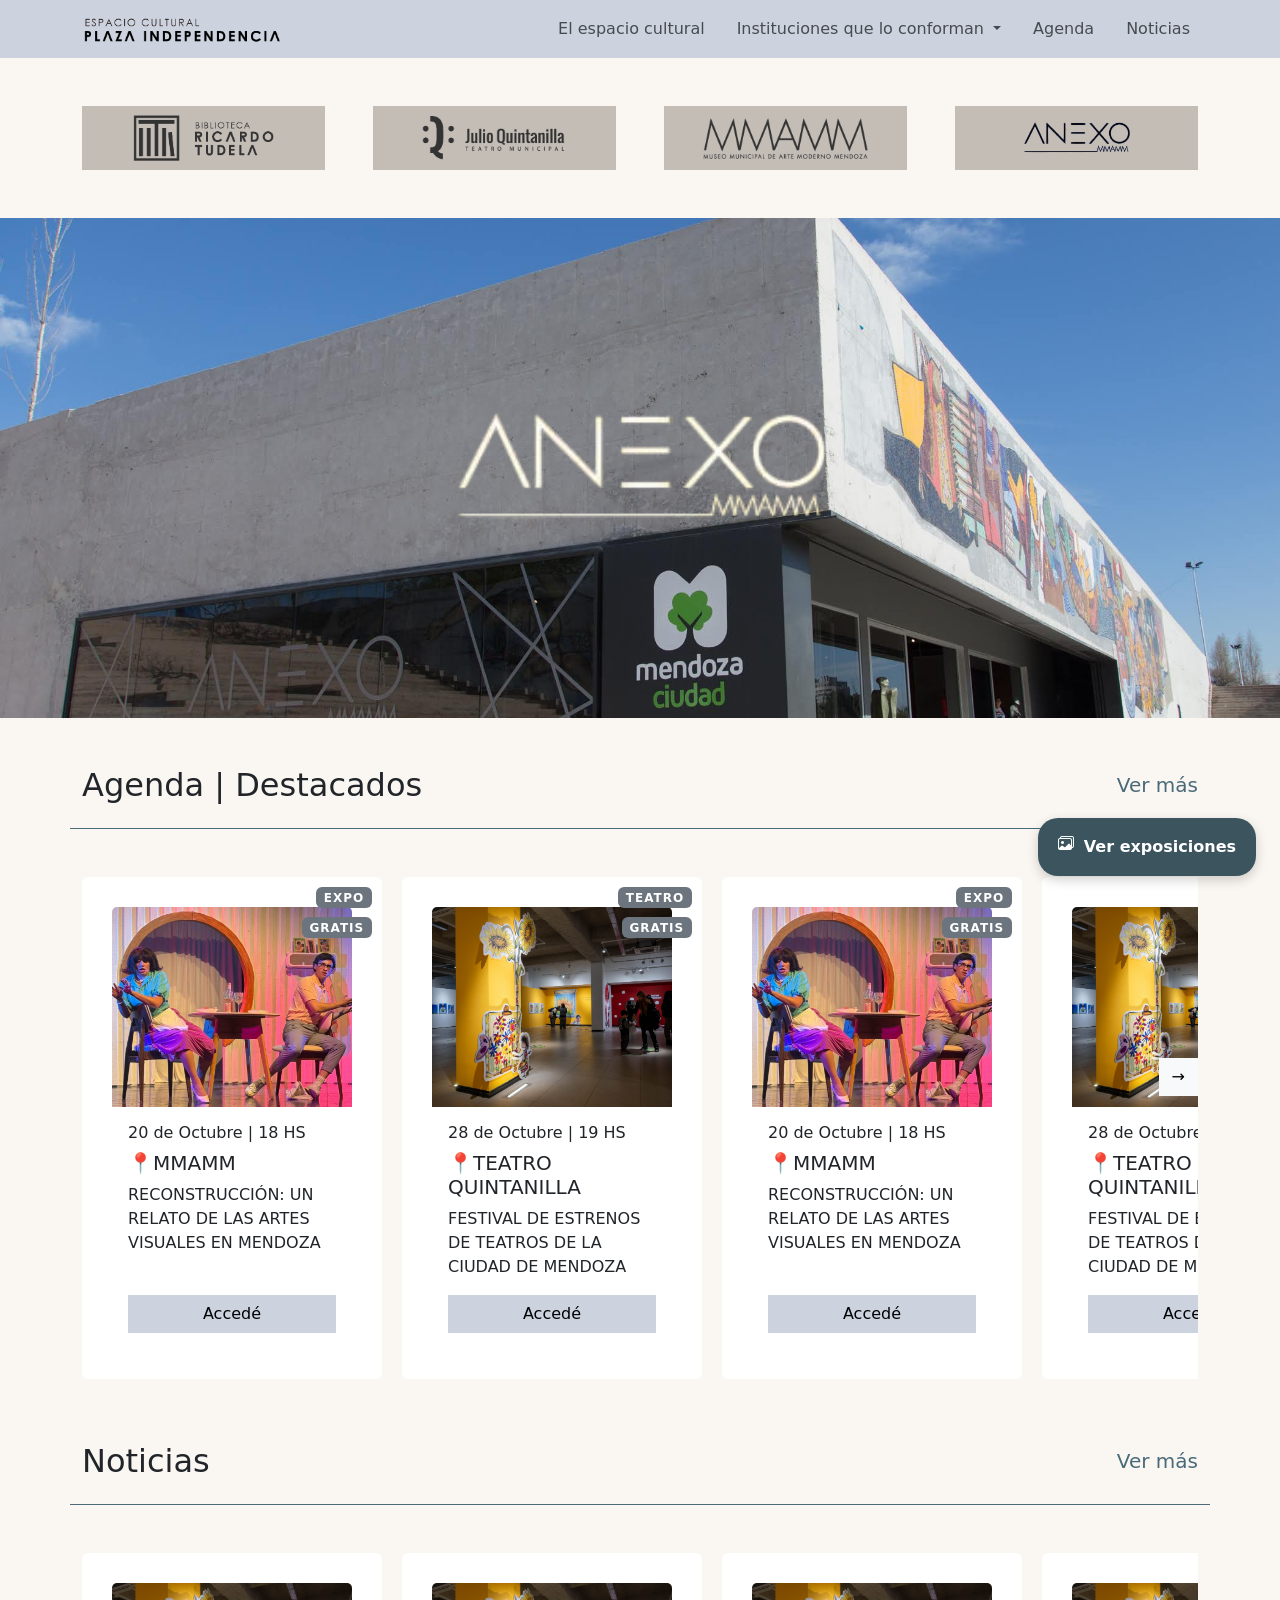
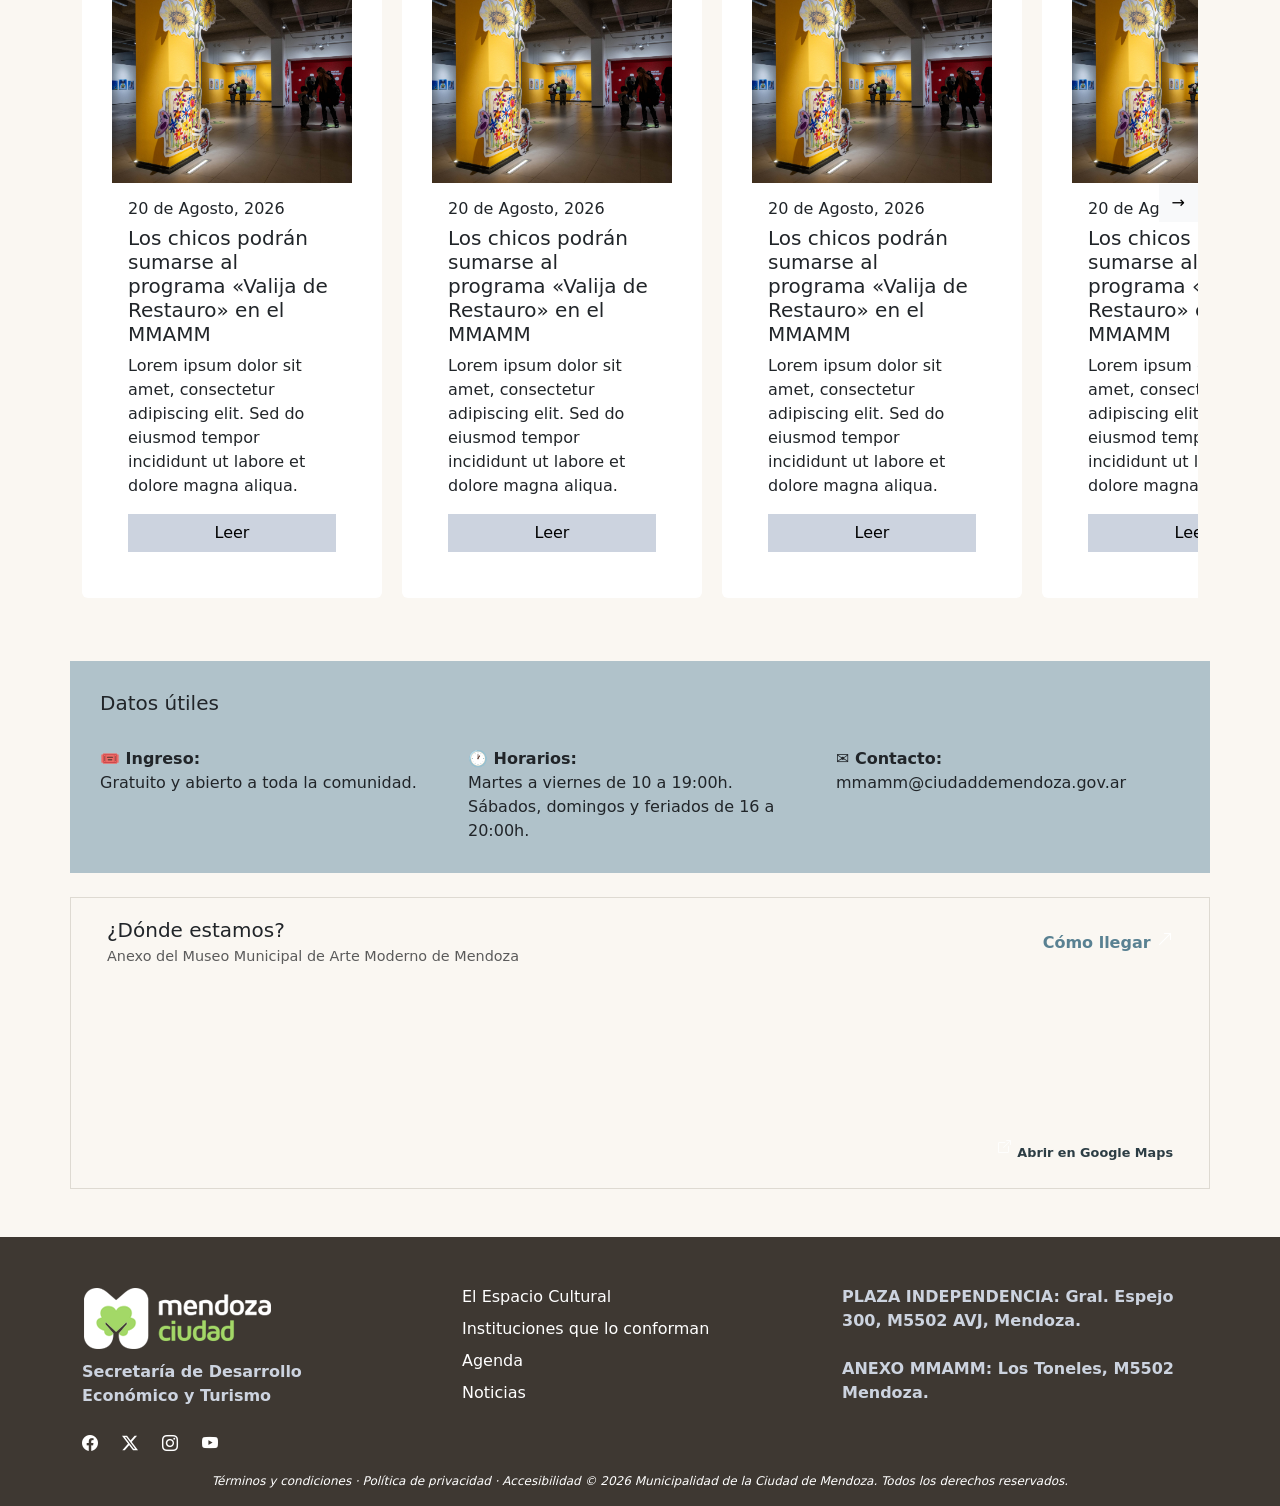
==== anexo.html @ eceb790c "Add files via upload pagina anexo" ====
<!DOCTYPE html>
<html lang="en">

<head>
    <meta charset="UTF-8">
    <meta name="viewport" content="width=device-width, initial-scale=1.0">
    <title>Anexo MMAMM | Espacio Cultural Plaza Independencia</title>
    <link href="https://cdn.jsdelivr.net/npm/bootstrap@5.3.8/dist/css/bootstrap.min.css" rel="stylesheet"
        integrity="sha384-sRIl4kxILFvY47J16cr9ZwB07vP4J8+LH7qKQnuqkuIAvNWLzeN8tE5YBujZqJLB" crossorigin="anonymous">
    <link rel="stylesheet" href="https://cdn.jsdelivr.net/npm/bootstrap-icons@1.13.1/font/bootstrap-icons.min.css">
    <link rel="stylesheet" href="./style.css">
</head>

<body>
    <!-- NAV-->
    <nav class="navbar navbar-expand-lg">

        <div class="container">

            <!-- LOGO -->
            <a class="navbar-brand" href="./index.html">
                <img src="./Images/logo_plaza.png" alt="Espacio Cultural Ciudad de Mendoza">
            </a>

            <!-- BOTÓN HAMBURGUESA -->
            <button class="navbar-toggler" type="button" data-bs-toggle="collapse" data-bs-target="#menuPrincipal"
                aria-controls="menuPrincipal" aria-expanded="false" aria-label="Abrir menú">

                <span class="navbar-toggler-icon"></span>

            </button>

            <!-- MENÚ -->
            <div class="collapse navbar-collapse" id="menuPrincipal">

                <ul class="navbar-nav ms-auto  gap-1 gap-lg-3">

                    <li class="nav-item">
                        <a class="nav-link" href="./index.html">
                            El espacio cultural
                        </a>
                    </li>

                    <li class="nav-item dropdown">
                        <a class="nav-link dropdown-toggle" href="#" role="button" data-bs-toggle="dropdown"
                            aria-expanded="false">
                            Instituciones que lo conforman
                        </a>

                        <ul class="dropdown-menu">
                            <li>
                                <a class="dropdown-item" href="./biblio.html">
                                    Biblioteca Ricardo Tudela
                                </a>
                            </li>

                            <li>
                                <a class="dropdown-item" href="./teatro.html">
                                    Teatro Quintanilla
                                </a>
                            </li>

                            <li>
                                <a class="dropdown-item" href="./mmamm.html">
                                    MMAMM
                                </a>
                            </li>
                            <li>
                                <a class="dropdown-item" href="./anexo.html">
                                    ANEXO MMAMM
                                </a>
                            </li>
                        </ul>
                    </li>

                    <li class="nav-item">
                        <a class="nav-link" href="#agenda">
                            Agenda
                        </a>
                    </li>

                    <li class="nav-item">
                        <a class="nav-link" href="#noticias">
                            Noticias
                        </a>
                    </li>

                </ul>

            </div>

        </div>

    </nav>
    <!-- BOTONES-->
    <section class="botones container d-flex flex-wrap justify-content-center gap-5 mt-5">
        <a href="./biblio.html" class="btn boton-institucion" id="biblio">
            <img src="./Images/biblio.png">
        </a>
        <a href="./teatro.html" class="btn boton-institucion" id="teatro">
            <img src="./Images/teatro.png">
        </a>
        <a href="./mmamm.html" class="btn boton-institucion" id="museo">
            <img src="./Images/museo.png">
        </a>
        <a href="./anexo.html" class="btn boton-institucion" id="anexo">
            <img src="./Images/anexo.png">
        </a>
    </section>

    <!-- HERO-->
    <section class="hero-biblio mt-5 position-relative
    ">
        <img src="./Images/anexo-blanco.png" id="logoAnexo" class="position-absolute top-50 start-50 translate-middle">
        <img src="./Images/anexo-hero1.jpg" id="fotoAnexo">
    </section>

    <!-- AGENDA-->
    <section class="container mt-5" id="agenda-anexo">
        <!-- TITULO-->
        <div class="row align-items-center encabezado-seccion pb-3">

            <div class="col">
                <h2 class="con-cursor">Agenda | Destacados</h2>
            </div>

            <div class="col text-end">
                <h5 class="con-cursor"><a href="#">Ver más</a></h5>
            </div>

        </div>

        <!-- CARDS-->
        <div class="cards-wrapper mt-5">
            <button class="btn btn-light" id="botonScrollLeft">←</button>
            <div class="cards-container">

                <div class="card" style="width: 18rem;">
                    <span class="badge text-bg-secondary tipo">EXPO</span>
                    <span class="badge text-bg-secondary gratis">GRATIS</span>
                    <img src="./Images/unnamed.jpg" class="card-img-top" alt="AGENDA">
                    <div class="card-body">
                        <h6 class="card-title">20 de Octubre | 18 HS</h6>
                        <h5>📍MMAMM</h5>
                        <p class="card-text">RECONSTRUCCIÓN: UN RELATO DE LAS ARTES VISUALES EN MENDOZA</p>
                        <a href="#" class="btn btn-primary btn-verMas">Accedé</a>
                    </div>
                </div>

                <div class="card" style="width: 18rem;">
                    <span class="badge text-bg-secondary tipo">TEATRO</span>
                    <span class="badge text-bg-secondary gratis">GRATIS</span>
                    <img src="./Images/unnamed-1-2048x1366.jpg" class="card-img-top" alt="AGENDA">
                    <div class="card-body">
                        <h6 class="card-title">28 de Octubre | 19 HS</h6>
                        <h5>📍TEATRO QUINTANILLA</h5>
                        <p class="card-text">FESTIVAL DE ESTRENOS DE TEATROS DE LA CIUDAD DE MENDOZA</p>
                        <a href="#" class="btn btn-primary btn-verMas">Accedé</a>
                    </div>
                </div>

                <div class="card" style="width: 18rem;">
                    <span class="badge text-bg-secondary tipo">EXPO</span>
                    <span class="badge text-bg-secondary gratis">GRATIS</span>
                    <img src="./Images/unnamed.jpg" class="card-img-top" alt="AGENDA">
                    <div class="card-body">
                        <h6 class="card-title">20 de Octubre | 18 HS</h6>
                        <h5>📍MMAMM</h5>
                        <p class="card-text">RECONSTRUCCIÓN: UN RELATO DE LAS ARTES VISUALES EN MENDOZA</p>
                        <a href="#" class="btn btn-primary btn-verMas">Accedé</a>
                    </div>
                </div>

                <div class="card" style="width: 18rem;">
                    <span class="badge text-bg-secondary tipo">TEATRO</span>
                    <span class="badge text-bg-secondary gratis">GRATIS</span>
                    <img src="./Images/unnamed-1-2048x1366.jpg" class="card-img-top" alt="AGENDA">
                    <div class="card-body">
                        <h6 class="card-title">28 de Octubre | 19 HS</h6>
                        <h5>📍TEATRO QUINTANILLA</h5>
                        <p class="card-text">FESTIVAL DE ESTRENOS DE TEATROS DE LA CIUDAD DE MENDOZA</p>
                        <a href="#" class="btn btn-primary btn-verMas">Accedé</a>
                    </div>
                </div>

                <div class="card" style="width: 18rem;">
                    <span class="badge text-bg-secondary tipo">EXPO</span>
                    <span class="badge text-bg-secondary gratis">GRATIS</span>
                    <img src="./Images/unnamed.jpg" class="card-img-top" alt="AGENDA">
                    <div class="card-body">
                        <h6 class="card-title">20 de Octubre | 18 HS</h6>
                        <h5>📍MMAMM</h5>
                        <p class="card-text">RECONSTRUCCIÓN: UN RELATO DE LAS ARTES VISUALES EN MENDOZA</p>
                        <a href="#" class="btn btn-primary btn-verMas">Accedé</a>
                    </div>
                </div>

                <div class="card" style="width: 18rem;">
                    <span class="badge text-bg-secondary tipo">TEATRO</span>
                    <span class="badge text-bg-secondary gratis">GRATIS</span>
                    <img src="./Images/unnamed-1-2048x1366.jpg" class="card-img-top" alt="AGENDA">
                    <div class="card-body">
                        <h6 class="card-title">28 de Octubre | 19 HS</h6>
                        <h5>📍TEATRO QUINTANILLA</h5>
                        <p class="card-text">FESTIVAL DE ESTRENOS DE TEATROS DE LA CIUDAD DE MENDOZA</p>
                        <a href="#" class="btn btn-primary btn-verMas">Accedé</a>
                    </div>
                </div>

                <div class="card" style="width: 18rem;">
                    <span class="badge text-bg-secondary tipo">EXPO</span>
                    <span class="badge text-bg-secondary gratis">GRATIS</span>
                    <img src="./Images/unnamed.jpg" class="card-img-top" alt="AGENDA">
                    <div class="card-body">
                        <h6 class="card-title">20 de Octubre | 18 HS</h6>
                        <h5>📍MMAMM</h5>
                        <p class="card-text">RECONSTRUCCIÓN: UN RELATO DE LAS ARTES VISUALES EN MENDOZA</p>
                        <a href="#" class="btn btn-primary btn-verMas">Accedé</a>
                    </div>
                </div>
            </div>
            <button class="btn btn-light" id="botonScrollRight">→</button>
        </div>
    </section>

    <!-- NOTICIAS-->
    <section class="container mt-5">
        <!-- TITULO-->
        <div class="row align-items-center encabezado-seccion pb-3">

            <div class="col">
                <h2 class="con-cursor">Noticias</h2>
            </div>

            <div class="col text-end">
                <h5 class="con-cursor"> <a href="#">Ver más</a></h5>
            </div>

        </div>

        <!-- CARDS-->
        <div class="cards-wrapper mt-5">
            <button class="btn btn-light" id="botonScrollLeftNews">←</button>
            <div class="cards-container news-container">

                <div class="card noticia-card" style="width: 24rem;">
                    <img src="./Images/unnamed-1-2048x1366.jpg" class="card-img-top" alt="noticias">
                    <div class="card-body">
                        <h6 class="card-title">20 de Agosto, 2026</h6>
                        <h5 class="card-title">Los chicos podrán sumarse al programa «Valija de Restauro» en el MMAMM
                        </h5>
                        <p class="card-text">Lorem ipsum dolor sit amet, consectetur adipiscing elit. Sed do eiusmod
                            tempor incididunt ut labore et dolore magna aliqua.</p>
                        <a href="#" class="btn btn-primary btn-verMas">Leer</a>
                    </div>
                </div>

                <div class="card noticia-card" style="width: 24rem;">
                    <img src="./Images/unnamed-1-2048x1366.jpg" class="card-img-top" alt="noticias">
                    <div class="card-body">
                        <h6 class="card-title">20 de Agosto, 2026</h6>
                        <h5 class="card-title">Los chicos podrán sumarse al programa «Valija de Restauro» en el MMAMM
                        </h5>
                        <p class="card-text">Lorem ipsum dolor sit amet, consectetur adipiscing elit. Sed do eiusmod
                            tempor incididunt ut labore et dolore magna aliqua.</p>
                        <a href="#" class="btn btn-primary btn-verMas">Leer</a>
                    </div>
                </div>

                <div class="card noticia-card" style="width: 24rem;">
                    <img src="./Images/unnamed-1-2048x1366.jpg" class="card-img-top" alt="noticias">
                    <div class="card-body">
                        <h6 class="card-title">20 de Agosto, 2026</h6>
                        <h5 class="card-title">Los chicos podrán sumarse al programa «Valija de Restauro» en el MMAMM
                        </h5>
                        <p class="card-text">Lorem ipsum dolor sit amet, consectetur adipiscing elit. Sed do eiusmod
                            tempor incididunt ut labore et dolore magna aliqua.</p>
                        <a href="#" class="btn btn-primary btn-verMas">Leer</a>
                    </div>
                </div>

                <div class="card noticia-card" style="width: 24rem;">
                    <img src="./Images/unnamed-1-2048x1366.jpg" class="card-img-top" alt="noticias">
                    <div class="card-body">
                        <h6 class="card-title">20 de Agosto, 2026</h6>
                        <h5 class="card-title">Los chicos podrán sumarse al programa «Valija de Restauro» en el MMAMM
                        </h5>
                        <p class="card-text">Lorem ipsum dolor sit amet, consectetur adipiscing elit. Sed do eiusmod
                            tempor incididunt ut labore et dolore magna aliqua.</p>
                        <a href="#" class="btn btn-primary btn-verMas">Leer</a>
                    </div>
                </div>

                <div class="card noticia-card" style="width: 24rem;">
                    <img src="./Images/unnamed-1-2048x1366.jpg" class="card-img-top" alt="noticias">
                    <div class="card-body">
                        <h6 class="card-title">20 de Agosto, 2026</h6>
                        <h5 class="card-title">Los chicos podrán sumarse al programa «Valija de Restauro» en el MMAMM
                        </h5>
                        <p class="card-text">Lorem ipsum dolor sit amet, consectetur adipiscing elit. Sed do eiusmod
                            tempor incididunt ut labore et dolore magna aliqua.</p>
                        <a href="#" class="btn btn-primary btn-verMas">Leer</a>
                    </div>
                </div>

            </div>
            <button class="btn btn-light" id="botonScrollRightNews">→</button>
        </div>


    </section>

    <!-- DATOS UTILES-->
    <section class="container mt-5 info-museo">
        <div>
            <h5 class="con-cursor">Datos útiles</h5>
        </div>
        <div class="row mt-3 datos-utiles-fila">
            <div class="col-12 col-lg-4 mt-3 dato-util">
                <strong>🎟️ Ingreso: </strong><br>Gratuito y abierto a toda la comunidad.
            </div>
            <div class="col-12 col-lg-4 mt-3 dato-util">
                <strong>🕐 Horarios:</strong><br> Martes a viernes de 10 a 19:00h.<br>Sábados, domingos y feriados de 16 a 20:00h.
            </div>
            <div class="col-12 col-lg-4 mt-3 dato-util">
                <strong>✉️ Contacto:</strong><br> <span class="desbordado">mmamm@ciudaddemendoza.gov.ar</span>
            </div>
        </div>

    </section>

    <!-- UBICACIÓN ANEXO MMAMM -->
    <div class="container mapa-anexo-mmamm mt-4">

        <div class="mapa-anexo-mmamm-info">
            <div>
                <h3 class="h5 mb-1">¿Dónde estamos?</h3>
                <p class="mb-0">Anexo del Museo Municipal de Arte Moderno de Mendoza</p>
            </div>

            <a class="enlace-mapa-anexo-mmamm" href="https://maps.app.goo.gl/vUxk7LHWuHBuqKYn6" target="_blank"
                rel="noopener noreferrer">
                Cómo llegar
                <i class="bi bi-arrow-up-right"></i>
            </a>
        </div>

        <a class="miniatura-mapa-anexo-mmamm" href="https://maps.app.goo.gl/vUxk7LHWuHBuqKYn6" target="_blank"
            rel="noopener noreferrer" aria-label="Abrir ubicación del Anexo MMAMM en Google Maps">

            <iframe title="Ubicación del Anexo MMAMM"
                src="https://maps.google.com/maps?q=-32.875573,-68.8421506&t=&z=16&ie=UTF8&iwloc=&output=embed"
                loading="lazy" referrerpolicy="no-referrer-when-downgrade">
            </iframe>

            <span class="indicacion-mapa-anexo-mmamm">
                <i class="bi bi-box-arrow-up-right"></i>
                Abrir en Google Maps
            </span>

        </a>

    </div>


    <!-- FOOTER-->
    <section class="footer">
        <div class="container mt-5 pt-5 ">
            <div class="row g-4">
                <div class="col-12 col-md-4 d-flex flex-column gap-2 primer-columna">
                    <div class="d-flex align-items-start logo"><img src="./Images/logo-footer.png"></div>
                    <div>
                        <p class="con-cursor"> Secretaría de Desarrollo<br>
                            Económico y Turismo</p>
                    </div>
                    <div class="d-flex gap-4">
                        <a href="#"><i class="bi bi-facebook"></i></a>
                        <a href="#"><i class="bi bi-twitter-x"></i></a>
                        <a href="#"><i class="bi bi-instagram"></i></a>
                        <a href="#"><i class="bi bi-youtube"></i></a>
                    </div>
                </div>
                <div class="col-12 col-md-4 seg-columna">
                    <ul class="d-flex flex-column gap-2 ps-0 lista-footer">
                        <li><a href="#">El Espacio Cultural</a></li>
                        <li><a href="#">Instituciones que lo conforman</a></li>
                        <li><a href="#">Agenda</a></li>
                        <li><a href="#">Noticias</a></li>
                    </ul>
                </div>
                <div class="col-12 col-md-4 ultima-columna d-flex flex-column gap-2">
                    <p class="con-cursor"> PLAZA INDEPENDENCIA:
                        Gral. Espejo 300, M5502 AVJ, Mendoza.</p>

                    <p class="con-cursor"> ANEXO MMAMM:
                        Los Toneles, M5502 Mendoza.</p>

                </div>
            </div>
            <div class="row piso-footer pt-3 pb-3">
                <div class="col-12 con-cursor">Términos y condiciones · Política de privacidad · Accesibilidad
                    © 2026 Municipalidad de la Ciudad de Mendoza. Todos los derechos reservados.
                </div>
            </div>
        </div>


    </section>

    <script src="https://cdn.jsdelivr.net/npm/bootstrap@5.3.8/dist/js/bootstrap.bundle.min.js"></script>
    <script src="./script.js"></script>

    <!-- BOTÓN FLOTANTE -->
    <a href="#agenda-anexo" class="boton-flotante-expos" aria-label="Ver exposiciones">
        <i class="bi bi-images"></i>
        <span>Ver exposiciones</span>
    </a>


</body>

</html>
---- style.css ----
:root {
    --color-nav: #CCD3DF;
    --color-texto-nav: #2C3D44;
    --color-fondo: #FAF7F2;
    --color-fondo-cardAgenda: #D9D9D9;
    --color-fondo-cardNoticia: #FFFFFF;
    --color-letras-hero: #272420;
    --color-texto-titulos: #000000;
    --color-footer: #3E3832;
    --color-boton-espacios-base: #C3BDB6;
    --color-boton-biblio: #876B3B;
    --color-boton-teatro: #5E6435;
    --color-boton-mam: #3B545E;
    --color-boton-anexo: #598192;
    --color-badge-tipo: #AFB77B;
    --color-badge-gratis: #AFB77B;
    --color-borde-buscador: #A48247;
    --color-fondo-info: #DEDBD8;
    --color-fondo-celeste: #B0C2CA;
    --color-fondo-celeste-bright: #D6DEE1;
    --color-fondos-biblio: #D2C2A8;
    --color-btn-vermas: #919B4F;
    --color-btn-vermas-hover: #444828;
    --color-btn-noticias: #496A79;
    --color-fondos-teatro: #C9CEAC;
    --color-hover-teatro: #2A2D1B;
    --color-cards-teatro-detalle: #E1E3D4;
    --color-card-informativa: #E4DED2;
    --color-hover-espacios: #E8E9E0;
}


body {

    background-color: var(--color-fondo);

}


.navbar {
    position: sticky;
    top: 0;
    z-index: 1020;
    background-color: var(--color-nav);
    transition: background-color 0.3s ease;
}

/* CUANDO SCROLLEA */
.navbar.nav-scrolled {
    background-color: var(--color-fondo-cardNoticia);
    box-shadow: 0 2px 8px rgba(0, 0, 0, 0.08);;
}


.navbar-brand img {
    width: 200px;
    min-width: 120px;
    height: auto;
    transition: transform 1s ease-in-out;
}

.navbar-brand:hover {
    transform: scale(1.05);


}

/* Tablet */
@media (max-width: 991px) {
    .navbar-brand img {
        width: 180px;
    }
}

/* Celular */
@media (max-width: 576px) {
    .navbar-brand img {
        width: 160px;
    }
}



.nav-link {
    transition: transform 0.2s ease;
}

.nav-link:hover {
    transform: scale(1.03);

}


/*--------BOTONES---------*/

.botones img {
    height: 50px;
    width: 215px;
    object-fit: contain;
}

.botones a {
    background-color: var(--color-boton-espacios-base);
    border-radius: 0;
    flex: 1;
}


#biblio:hover {
    background-color: var(--color-boton-biblio);
    box-shadow: 0 0 8px var(--color-boton-biblio);

}

#biblio:active {
    background-color: var(--color-boton-biblio);
}

#teatro:hover {
    background-color: var(--color-boton-teatro);
    box-shadow: 0 0 8px var(--color-boton-teatro);

}

#museo:hover {
    background-color: var(--color-boton-mam);
    box-shadow: 0 0 8px var(--color-boton-mam);

}

#anexo:hover {
    background-color: var(--color-boton-anexo);
    box-shadow: 0 0 8px var(--color-boton-anexo);

}

/*--------SLIDES---------*/

.mi-carousel {
    width: 100%;
    margin: 0 auto;
    position: relative;
    overflow: hidden;
}

.mi-carousel .carousel-item img {
    width: 100%;
    height: 500px;
    object-fit: cover;
}


.hero-texto {
    position: absolute;
    top: 75%;
    transform: translateY(-50%);
    z-index: 10;
    color: var(--color-letras-hero);

    background: linear-gradient(135deg,
            rgba(204, 211, 223, 0.5),
            rgba(73, 106, 121, 0.5));
    padding: 0 200px;
    width: 100%;
}

.hero-texto h1 {
    font-size: clamp(2rem, 5vw, 4rem);
    font-weight: 700;
    margin-bottom: 1rem;
}

.hero-texto p {
    font-size: clamp(1rem, 3vw, 1.4rem);
    font-weight: 600;
}

@media (max-width: 576px) {

    .mi-carousel {
        width: 100%;

    }

    .mi-carousel .carousel-item img {
        height: 350px;
    }

    .hero-texto {
        top: 50%;
        left: 5%;
        width: 60%;
        padding: 10px 15px;
    }

    .hero-texto h1 {
        font-size: 1.5rem;
        margin-bottom: 0.3rem;
    }

    .hero-texto p {
        font-size: 1rem;
    }
}

/*------------DESCRIPCION ESPACIO CULTURAL--------------*/

.espacios {
    transition: all 0.2s ease, color 0.25s ease;
    border-radius: 4px;
}

@media (hover: hover) {
    .espacios:hover {
        background-color: var(--color-hover-espacios);
        color: var(--color-boton-teatro);
        cursor: default;
        font-weight: 500;
    }
}

@media (prefers-reduced-motion: reduce) {
    .espacios {
        transition: none;
    }
}

.espacios a{
    text-decoration: none;
    color: var(--color-texto-titulos);
}

.espacios a:hover {
    color: var(--color-boton-teatro);
}

.


/*------------BUSCADOR--------------*/

.buscador {
    width: 100%;
}


.buscador .input-group-text {
    background-color: var(--color-boton-espacios-base);
    border-color: var(--color-borde-buscador);

}

.buscador .form-control {
    border-color: var(--color-borde-buscador);
    background-color: var(--color-fondo-cardNoticia);
}

.buscador .form-control:focus {
    border-color: var(--color-btn-noticias);
    box-shadow: none;
}

@media (max-width: 576px) {

    .buscador {
        width: 100%;
    }
}


/*------------AGENDA--------------*/

.encabezado-seccion {
    border-bottom: 1px solid var(--color-btn-noticias);
}

.encabezado-seccion a {
    text-decoration: none;
    color: var(--color-btn-noticias);
}

.encabezado-seccion a:hover {
    color: var(--color-boton-mam);
    font-weight: 650;
}

.encabezado-seccion a:active {
    color: var(--color-boton-mam);
    font-weight: 650;
}

.btn {
    border-radius: 0;

}


.btn-verMas {
    background-color: var(--color-nav);
    border-color: var(--color-nav);
    color: var(--color-texto-titulos);

}

.btn-verMas:hover {
    background-color: var(--color-boton-mam);
    border-color: var(--color-boton-mam);

}

.btn-verMas:active{
    background-color: var(--color-texto-nav)!important;
}


.btn-verMas-biblio {
    background-color: var(--color-fondos-biblio);
    border-color: var(--color-fondos-biblio);
    color: var(--color-texto-titulos);

}

.btn-verMas-biblio:hover {
    background-color: var(--color-btn-vermas-hover);
    border-color: var(--color-btn-vermas-hover);

}

.btn-verMas-biblio:active {
    background-color: var(--color-footer)!important;
}


.tipo {
    position: absolute;
    align-self: end;
    top: 10px;
    right: 10px;
    letter-spacing: 1px;

}

.gratis {
    position: absolute;
    align-self: end;
    top: 40px;
    right: 10px;
    letter-spacing: 1px;

}


.cards-container {
    display: flex;
    gap: 20px;
    overflow-x: auto;
    padding-bottom: 15px;
    scrollbar-width: none;
    position: relative;
    width: 100%;


}



.cards-container .card {
    flex: 0 0 300px;
}

.card {
    border: none;
}


.cards-container .card img {
    width: 100%;
    height: 200px;
    object-fit: cover;
}

/* saco la barra del scroll*/
.cards-container::-webkit-scrollbar {
    display: none;
}

.cards-wrapper {
    position: relative;
    width: 100%;
}

.noticia-card {
    flex: 0 0 500px;
}

.noticia-card img {
    width: 100%;
    height: 280px;
    object-fit: cover;
}



#botonScrollRight {
    position: absolute;
    right: 0;
    top: 35%;
    z-index: 10;

}

#botonScrollLeft {
    position: absolute;
    display: none;
    left: 0;
    top: 35%;
    z-index: 10;
}

#botonScrollLeftNews {
    position: absolute;
    display: none;
    left: 0;
    top: 35%;
    z-index: 10;
}

#botonScrollRightNews {
    position: absolute;
    right: 0;
    top: 35%;
    z-index: 10;

}


/* Mantener las tarjetas del carrusel en una fila */
.cards-container {
    align-items: stretch;
}

/* Cada tarjeta conserva su ancho y ocupa la altura de la fila */
.cards-container .card {
    display: flex;
    flex-direction: column;
    flex-shrink: 0;
}

/* El cuerpo ocupa el espacio disponible */
.cards-container .card-body {
    display: flex;
    flex-direction: column;
    flex: 1;
}

/* Todos los botones quedan abajo */
.cards-container .btn-verMas {
    margin-top: auto;
    width: 100%;
}


@media (max-width: 575.98px) {

    #botonScrollRight,
    #botonScrollLeft {
        display: none !important;
    }
}


/*------------NOTICIAS--------------*/

.btn-noticia {
    background-color: var(--color-btn-noticias);
}

.btn-noticia:hover {
    background-color: var(--color-texto-nav);
}


/*------------FOOTER--------------*/





.footer {
    background-color: var(--color-footer);
}

.footer p,
.footer li {
    color: var(--color-nav);
}

.lista-footer li {
    list-style: none;
}

li a {
    text-decoration: none;
    color: var(--color-fondo-cardNoticia);

}

li {
    transition: transform 0.2s ease-in;
}

.lista-footer li:hover {
    transform: scale(1.02);
}


.logo {

    display: block;
    margin-left: 0;
    margin-right: auto;
}

#logoAnexo {
    width: 468px;
}

.primer-columna {
    font-weight: 600;
    justify-content: center;
}

.seg-columna {
    justify-content: left;
}


.ultima-columna {

    text-align: left;
    font-weight: 600;

}

.bi {
    color: var(--color-fondo-cardNoticia);
    height: 30px;
    width: auto;

}


.piso-footer {
    color: var(--color-fondo-cardNoticia);
    justify-content: center;
    font-style: italic;
    text-align: center;
}

.piso-footer {
    font-size: 12px;
}


/*------------HERO BIBLIOTECA--------------*/

#fotoBiblio,
#fotoTeatro,
#fotoMmamm, 
#fotoAnexo {
    width: 100%;
    height: 500px;
    object-fit: cover;
}



/*------------HITOS HISTORICOS BIBLIOTECA--------------*/


/* HISTORIA - LÍNEA DE TIEMPO HORIZONTAL */


.linea-tiempo-horizontal {
    display: grid;
    grid-template-columns: repeat(3, minmax(0, 1fr));
    position: relative;
}

/* Línea que conecta los hitos */
.linea-tiempo-horizontal::before {
    content: "";
    position: absolute;
    top: 9px;
    left: 0;
    right: 0;
    height: 2px;
    background-color: var(--color-boton-biblio);
}

/* Cada hito */
.hito-horizontal {
    position: relative;
    min-width: 0;
    padding: 0 20px;
}

/* Año y punto */
.hito-marca {
    position: relative;
    display: flex;
    flex-direction: column;
    align-items: flex-start;
    margin-bottom: 25px;
}

/* Punto circular */
.hito-marca::before {
    content: "";
    width: 16px;
    height: 16px;
    background-color: var(--color-boton-biblio);
    border: 3px solid var(--color-fondo);
    border-radius: 50%;
    box-sizing: content-box;
    z-index: 1;
    margin-left: -7px;
}

/* Texto del año */
.hito-marca span {
    color: var(--color-boton-biblio);
    font-size: 1.5rem;
    font-weight: 600;
    margin-top: 12px;
}

/* Contenido */
.hito-texto {
    padding-top: 5px;
    border-top: 1px solid var(--color-fondo-cardAgenda);
}

.hito-texto h3 {
    font-size: 1.15rem;
    margin: 15px 0 10px;
}

.hito-texto p {
    font-size: 0.95rem;
    line-height: 1.7;
    margin-bottom: 0;
}

/* Adaptación para tablet */
@media (max-width: 767.98px) {
    .hito-horizontal {
        padding: 0 12px;
    }

    .hito-marca span {
        font-size: 1.2rem;
    }

    .hito-texto h3 {
        font-size: 1rem;
    }
}

/* Adaptación para celular */
@media (max-width: 575.98px) {
    .linea-tiempo-horizontal {
        grid-template-columns: 1fr;
        gap: 25px;
    }

    /* La línea pasa a ser vertical */
    .linea-tiempo-horizontal::before {
        top: 8px;
        bottom: 8px;
        left: 7px;
        right: auto;
        width: 2px;
        height: auto;
    }

    .hito-horizontal {
        padding: 0 0 0 28px;
    }

    .hito-marca {
        margin-bottom: 12px;
    }

    .hito-marca::before {
        position: absolute;
        left: -28px;
        top: 0;
    }

    .hito-marca span {
        margin-top: 0;
        font-size: 1.4rem;
    }

    .hito-texto {
        border-top: none;
    }

    .hito-texto h3 {
        margin-top: 0;
        font-size: 1.1rem;
    }
}


/* ANIMACIONES DE LA LÍNEA DE TIEMPO */

.hito-marca::before {
    transition: transform 0.25s ease;
}

.hito-texto {
    transition: transform 0.25s ease;
}

/* Efectos para dispositivos que permiten hover */
@media (hover: hover) {

    .hito-horizontal:hover .hito-marca::before {
        transform: scale(1.3);
    }

    .hito-horizontal:hover .hito-texto {
        transform: translateY(5px);
    }

}

/* Respetar la preferencia de movimiento reducido */
@media (prefers-reduced-motion: reduce) {

    .hito-marca::before,
    .hito-texto {
        transition: none;
    }

}

@media (hover: hover) {
    .hito-horizontal:hover {
        cursor: default;
    }
}





/*------------DESCRIPCIÓN BIBLIOTECA--------------*/

.info-biblio {
    padding: 30px 30px;
    background-color: var(--color-fondos-biblio);

}

.text-justificado {
    text-align: justify;
}





/*------------ AGENDA BIBLIO -----------------*/

/*APLICADO A ACORDEONES PARA QUE SEAN RESPONSIVES Y OCUPEN TODO EL ANCHO DEL CONTAINER*/
.columna-mision,
.columna-vision {
    padding-left: 0;
    padding-right: 0;

}

@media (max-width: 575.98px) {

    .columna-mision,
    .columna-vision {
        padding-left: 12px;
        padding-right: 12px;
    }
}

@media (min-width: 576px) {
    .columna-mision {
        padding-right: 12px;
    }

    .columna-vision {
        padding-left: 12px;
    }
}

.accordion-button.biblio-color:not(.collapsed),
.accordion-button.biblio-color {
    background-color: var(--color-fondos-biblio);
}

.accordion-button.biblio-color-2:not(.collapsed),
.accordion-button.biblio-color-2 {
    background-color: var(--color-fondos-biblio);
}

.accordion-button.teatro-color:not(.collapsed),
.accordion-button.teatro-color {
    background-color: var(--color-fondos-teatro);
}

.accordion-button.teatro-color-2:not(.collapsed),
.accordion-button.teatro-color-2 {
    background-color: var(--color-fondos-teatro);
}


.accordion-button.museo-color:not(.collapsed),
.accordion-button.museo-color {
    background-color: var(--color-fondo-celeste);
}

.accordion-button.museo-color-2:not(.collapsed),
.accordion-button.museo-color-2 {
    background-color: var(--color-fondo-celeste);
}






/*------------ACCESO A MATERIAL. Card INFO--------------*/

/*.card-actividad {
    width: 25rem;
    
}*/


.card {
    padding: 30px 30px;
}





/*------------Asociate--------------*/

li {
    list-style: inherit;
    transition: background-color 0.3s ease;
}

.asociate-li:hover {
    background-color: var(--color-fondo-celeste);
    font-weight: 600;

}


strong {
    display: inline-block;
    transition: all 0.3s ease;

}

strong:hover {

    transform: scale(1.03) translateY(-1 px);

}

.desbordado {
    overflow-wrap: anywhere;
}

/*---------NORMAS DE CONVIVENCIA-----------*/

.accordion-button i {
    color: var(--color-texto-titulos);
    font-size: 1.1rem;
    flex-shrink: 0;
    line-height: 1;
}

.accordion-button {
    display: flex;
    align-items: normal;
    gap: 12px;
}

.accordion-button:not(.collapsed) {
    color: var(--color-texto-titulos);
}

.faq-color {
    background-color: var(--color-fondo-celeste-bright);
}

.accordion-button.faq-color:not(.collapsed) {
    background-color: var(--color-fondo-celeste);
}

.accordion-button.faq-color:focus {
    box-shadow: 0 0 0 0.25rem rgba(135, 107, 59, 0.25);

    outline: none;
}

/*---------PREGUNTAS FRECUENTES-----------*/

.faq {
    background-color: var(--color-texto-nav);
    color: var(--color-fondo-cardNoticia);

}

.faq>i {
    color: var(--color-fondo-cardNoticia);

}

button.accordion-button.faq::after {
    filter: brightness(0) invert(1);
}

.accordion-button.faq:not(.collapsed) {
    background-color: var(--color-btn-noticias);
    color: #FFFFFF;
    box-shadow: none;
}


/*---------DATOS UTILES-----------*/


/* DATOS ÚTILES: EFECTO HOVER */

.dato-util {
    transition: transform 0.25s ease;
}

@media (hover: hover) {

    .dato-util:hover {
        transform: translateY(5px);
        cursor: default;
    }

    .con-cursor {
        cursor: default;
    }

}

/* Respetar la preferencia de movimiento reducido */
@media (prefers-reduced-motion: reduce) {

    .dato-util {
        transition: none;
    }

}

/*---------DESCRIPCION TEATRO-----------*/


.info-teatro {
    background-color: var(--color-fondos-teatro);
    padding: 30px 30px;

}




.anclaTeatro {
    text-decoration: none;
    color: var(--color-texto-titulos);
    transition: background-color 0.25s ease, color 0.25s ease;
    border-radius: 4px;

}



@media (hover: hover) {
    .anclaTeatro:hover {

        color: var(--color-hover-teatro);
        cursor: pointer;
        font-weight: 600;
    }
}

@media (prefers-reduced-motion: reduce) {
    .anclaTeatro {
        transition: none;
    }
}



/*---------MISION Y VISION-----------*/

.accordion-button.teatro-color:not(.collapsed),
.accordion-button.teatro-color {
    background-color: var(--color-fondos-teatro);
}




/* ---------SECCIÓN DESTACADA EXPOS----------- */

.seccion-expos {
    width: 100%;
    padding-left: 0;
    padding-right: 0;

}



.expos-destacado {
    margin: 0;
    display: grid;
    grid-template-columns: 40% 60%;
    min-height: 280px;
    overflow: hidden;
    background-color: var(--color-fondo-celeste-bright);
    transition: all 0.3s ease-in-out;
}


.expos-destacado:hover {
background-color: var(--color-fondo-celeste);


}



.expos-imagen {
    min-height: 280px;
    overflow: hidden;
}

.expos-imagen img {
    display: block;
    width: 100%;
    height: 100%;
    min-height: 280px;
    object-fit: cover;
    transition: transform 0.4s ease;
}

.expos-destacado:hover .expos-imagen img {
    transform: scale(1.04);
}

.expos-contenido {
    position: relative;
    display: flex;
    flex-direction: column;
    align-items: flex-start;
    justify-content: center;
    padding: 2.5rem 3rem;
    color: var(--color-texto-nav);
}

.expos-etiqueta {
    margin-bottom: 0.75rem;
    font-size: 0.75rem;
    font-weight: 600;
    letter-spacing: 0.12em;
}

.expos-contenido h2 {
    margin: 0;
    font-size: clamp(2.5rem, 5vw, 4.5rem);
    font-weight: 600;
    letter-spacing: -0.04em;
}

.expos-contenido p {
    margin: 0.75rem 0 1.5rem;
    font-size: 1.1rem;
    line-height: 1.5;
}

.btn-expos {
    
    display: inline-flex;
    align-items: center;
    gap: 0.65rem;
    color: var(--color-fondo-cardNoticia);
    font-weight: 600;
    text-decoration: none;
    padding: 0.55rem 0.85rem;
   
    background-color: var(--color-boton-anexo);
    transition: all 0.3s ease-in-out;
}

.btn-expos i {
    color: var(--color-boton-mam);
}

.btn-expos {
    gap: 1rem;
}

.btn-expos i {
    font-size: 1.1rem;
}

.btn-expos:hover {
    
    transform: translateY(-3px);
    
}

.btn-expos:hover i {
    color: var(--color-fondo-cardNoticia);
}

@media (max-width: 767.98px) {
    .expos-destacado {
        grid-template-columns: 1fr;
    }

    .expos-imagen {
        min-height: 190px;
        max-height: 230px;
    }

    .expos-imagen img {
        height: 220px;
        min-height: 220px;
    }

    .expos-contenido {
        padding: 1.5rem;
    }

    .expos-contenido h2 {
        font-size: 2.8rem;
    }

    .expos-contenido p {
        font-size: 1rem;
        margin-bottom: 1.25rem;
    }

}

@media (prefers-reduced-motion: reduce) {

    .expos-imagen img,
    .btn-expos {
        transition: none;
    }
}



/*---------LA SALA-----------*/

.foto-sala {
    width: 100%;
    height: 350px;
    object-fit: cover;
    border-radius: 10px;

}

.card-teatro {
    background-color: var(--color-cards-teatro-detalle);
    padding: 1.5rem;

    height: 100%;
    transition: transform 0.25s ease;
}

.card-teatro:hover {
    transform: translateY(-5px);
}

.btn-teatro {
    background-color: var(--color-btn-vermas-hover);
    border-color: var(--color-btn-vermas-hover);
    transition: all 0.3s ease-in-out;
}

.btn-teatro:hover {
    background-color: var(--color-boton-teatro);
    border-color: var(--color-boton-teatro);
    transform: translateY(-3px);
}

.fondo-solicitud-sala {
    transition: all 0.3s ease-in-out;
}

.fondo-solicitud-sala:hover {
    background-color: var(--color-badge-gratis);
}


/*---------MISION Y VISION-----------*/

.accordion-button.museo-color:not(.collapsed),
.accordion-button.museo-color {
    background-color: var(--color-fondo-celeste);
}

.fuente-objetivo-mision {
    color: var(--color-fondo-cardNoticia);
}




/*------------HITOS HISTORICOS TEATRO--------------*/


/* =========================================
   HISTORIA MMAMM - LÍNEA DE TIEMPO
   Sin línea de conexión
   ========================================= */

.historia-mmam {
    --color-linea-mmam: #B0C2CA;
}

/* Estructura horizontal para pantallas grandes */
.historia-mmam .linea-tiempo-horizontal {
    display: grid;
    grid-template-columns: repeat(8, minmax(220px, 1fr));
    position: relative;
    overflow-x: auto;
    overflow-y: hidden;
    padding-top: 0;
}

/* Eliminar la línea horizontal del contenedor */
.historia-mmam .linea-tiempo-horizontal::before {
    content: none;
}

/* Cada hito */
.historia-mmam .hito-horizontal {
    position: relative;
    min-width: 0;
    padding: 0 20px;
}

/* Eliminar posibles tramos de línea de versiones anteriores */
.historia-mmam .hito-horizontal::after {
    content: none;
}

/* Marca y fecha */
.historia-mmam .hito-marca {
    position: relative;
    display: flex;
    flex-direction: column;
    align-items: flex-start;
    margin-bottom: 25px;
    min-height: 45px;
}

/* Bolitas de cada hito */
.historia-mmam .hito-marca::before {
    content: "";
    position: absolute;
    top: 0;
    left: -7px;
    width: 16px;
    height: 16px;
    background-color: var(--color-linea-mmam);
    border: 3px solid var(--color-fondo);
    border-radius: 50%;
    box-sizing: content-box;
    z-index: 2;
    transition: transform 0.25s ease;
}

/* Fechas */
.historia-mmam .hito-marca span {
    display: block;
    position: relative;
    margin-top: 28px;
    color: var(--color-texto-nav);
    font-size: 1.5rem;
    font-weight: 600;
}

/* Contenido de cada hito */
.historia-mmam .hito-texto {
    padding-top: 5px;
    border-top: 1px solid var(--color-fondo-cardAgenda);
    transition: transform 0.25s ease;
}

/* Títulos */
.historia-mmam .hito-texto h3 {
    font-size: 1.15rem;
    margin: 15px 0 10px;
}

/* Descripciones */
.historia-mmam .hito-texto p {
    font-size: 0.95rem;
    line-height: 1.7;
    margin-bottom: 0;
}

/* =========================================
   TABLETS
   ========================================= */

@media (max-width: 767.98px) and (min-width: 576px) {

    .historia-mmam .hito-horizontal {
        padding: 0 12px;
    }

    .historia-mmam .hito-marca span {
        font-size: 1.2rem;
    }

    .historia-mmam .hito-texto h3 {
        font-size: 1rem;
    }
}

/* =========================================
   CELULARES: FORMATO VERTICAL
   ========================================= */

@media (max-width: 575.98px) {

    /* Un hito debajo del otro */
    .historia-mmam .linea-tiempo-horizontal {
        grid-template-columns: minmax(0, 1fr);
        overflow: visible;
        gap: 25px;
    }

    /* Sin línea vertical */
    .historia-mmam .linea-tiempo-horizontal::before {
        content: none;
    }

    .historia-mmam .hito-horizontal {
        padding: 0 0 0 28px;
    }

    .historia-mmam .hito-marca {
        margin-bottom: 12px;
        min-height: 0;
    }

    /* Bolita a la izquierda de la fecha */
    .historia-mmam .hito-marca::before {
        left: -28px;
        top: 0;
    }

    /* Fechas */
    .historia-mmam .hito-marca span {
        margin-top: 0;
        font-size: 1.4rem;
    }

    /* Sin divisoria superior en celular */
    .historia-mmam .hito-texto {
        border-top: none;
    }

    .historia-mmam .hito-texto h3 {
        margin-top: 0;
        font-size: 1.1rem;
    }
}

/* =========================================
   ANIMACIONES
   ========================================= */

@media (hover: hover) {

    .historia-mmam .hito-horizontal:hover .hito-marca::before {
        transform: scale(1.3);
    }

    .historia-mmam .hito-horizontal:hover .hito-texto {
        transform: translateY(5px);
    }

    .historia-mmam .hito-horizontal:hover {
        cursor: default;
    }
}

/* Respetar la preferencia de movimiento reducido */
@media (prefers-reduced-motion: reduce) {

    .historia-mmam .hito-marca::before,
    .historia-mmam .hito-texto {
        transition: none;
    }
}


/* FORZAR VISIBILIDAD DE LAS BOLITAS DEL MMAMM */

.historia-mmam .linea-tiempo-horizontal::before,
.historia-mmam .hito-horizontal::after {
    content: none !important;
}

.historia-mmam .hito-marca {
    position: relative !important;
    display: flex;
    flex-direction: column;
    align-items: flex-start;
}

.historia-mmam .hito-marca::before {
    content: "" !important;
    display: block !important;
    position: relative !important;
    top: auto !important;
    left: auto !important;
    flex-shrink: 0;
    width: 16px !important;
    height: 16px !important;
    margin-left: -7px !important;
    margin-top: 0 !important;
    background-color: #B0C2CA !important;
    border: 3px solid var(--color-fondo) !important;
    border-radius: 50% !important;
    box-sizing: content-box !important;
    z-index: 2;
}

.historia-mmam .hito-marca span {
    margin-top: 12px;
}

@media (max-width: 575.98px) {
    .historia-mmam .linea-tiempo-horizontal {
        grid-template-columns: 1fr;
        overflow: visible;
        gap: 25px;
    }

    .historia-mmam .hito-horizontal {
        padding-left: 28px;
    }

    .historia-mmam .hito-marca::before {
        position: absolute !important;
        top: 0 !important;
        left: -28px !important;
        margin: 0 !important;
    }

    .historia-mmam .hito-marca span {
        margin-top: 0;
    }

    .historia-mmam .hito-texto {
        border-top: none;
    }
}






/*------------DATOS UTILES MUSEO--------------*/

.info-museo {
    padding: 30px 30px;
    background-color: var(--color-fondo-celeste);


}



/*------------LABORATORIO--------------*/


.descrip-lab {
    background-color: var(--color-fondo-cardNoticia);
    transition: transform 0.2s ease-in-out;
    padding: 20px;
}

.descrip-lab:hover {
    transform: translateY(-3px);

}


/* Imágenes del Laboratorio */
.imagen-laboratorio {
    width: 100%;
    height: auto;
    display: block;
}

/* Adaptación para celulares */
@media (max-width: 575.98px) {
    .laboratorio-seccion .imagen-laboratorio {
        max-width: 320px;
        margin: 0 auto;
    }

    .laboratorio-seccion h6 {
        text-align: center;
        margin-top: 8px;
    }
}



/* ===== VISITAS MMAMM ===== */

.visitas-mmamm {
    color: var(--color-texto-nav);
}

.card-visita-mmamm {

    border-radius: 0;
    overflow: hidden;
    transition: transform 0.2s ease;
}

.card-visita-mmamm:hover {
    transform: translateY(-3px);
}

.card-educativas {
    background-color: var(--color-fondo-celeste);
}

.card-publico {
    background-color: var(--color-fondo-celeste-bright);
}

.icono-visita-mmamm {
    font-size: 2rem;
}

.card-educativas .icono-visita-mmamm {
    color: var(--color-boton-mam);
}

.card-publico .icono-visita-mmamm {
    color: var(--color-boton-mam);
}

.card-visita-mmamm .h4 {
    color: var(--color-texto-titulos);
    font-weight: 600;
}

.etiqueta-visita {
    display: inline-block;
    font-size: 0.75rem;
    font-weight: 600;
    letter-spacing: 0.04em;
    margin-top: 0.25rem;
}

.card-educativas .etiqueta-visita {
    color: var(--color-texto-titulos);
}

.card-publico .etiqueta-visita {
    color: var(--color-texto-titulos);
}

.card-visita-mmamm hr {
    border-color: var(--color-boton-mam);
    opacity: 1;
    margin: 1.25rem 0;
}

.dato-visita-mmamm {
    display: flex;
    align-items: flex-start;
    gap: 0.75rem;
}

.dato-visita-mmamm>i {
    font-size: 1.2rem;
    flex-shrink: 0;
    margin-top: 0.1rem;
}

.card-educativas .dato-visita-mmamm>i {
    color: var(--color-boton-mam);
}

.card-publico .dato-visita-mmamm>i {
    color: var(--color-boton-mam);
}

.dato-visita-mmamm p {
    margin: 0.25rem 0 0;
    overflow-wrap: anywhere;
}

.dato-visita-mmamm a {
    color: inherit;
    text-decoration: underline;
    text-underline-offset: 3px;
}

.aclaracion-visita {
    font-size: 0.9rem;
    line-height: 1.5;
}

.mail-museo {
    cursor: pointer;
    transition: all 0.2s ease-in-out;
}

.mail-museo:hover {
    font-weight: 600;
    color: var(--color-fondo-cardNoticia);
}



/* CARDS DE VISITAS: MÁS ANCHAS Y COMPACTAS */

.card-visita-mmamm .card-body {
    padding: 1.25rem !important;
}

.card-visita-mmamm .icono-visita-mmamm {
    font-size: 1.7rem;
}

.card-visita-mmamm h3 {
    font-size: 1.2rem;
    margin-top: 0.4rem !important;
    margin-bottom: 0.4rem;
}

.card-visita-mmamm hr {
    margin: 0.75rem 0;
}

.card-visita-mmamm .dato-visita-mmamm p {
    line-height: 1.4;
}

.card-visita-mmamm .dato-visita-mmamm.mt-3 {
    margin-top: 0.75rem !important;
}

.card-visita-mmamm .aclaracion-visita {
    line-height: 1.4;
    margin-top: 0.75rem !important;
    margin-bottom: 0;
}

@media (max-width: 575.98px) {
    .card-visita-mmamm .card-body {
        padding: 1rem !important;
    }
}






/* ===== MAPA MMAMM ===== */

.mapa-mmamm {
    border: 1px solid #DEDAD2;

    overflow: hidden;
    background-color: var(--color-fondo);
}

.mapa-mmamm-info {
    display: flex;
    align-items: center;
    justify-content: space-between;
    gap: 1rem;
    padding: 1.25rem 1.5rem;
}

.mapa-mmamm-info p {
    font-size: 0.9rem;
    color: #5B5B5B;
}

.enlace-mapa-mmamm {
    display: inline-flex;
    align-items: center;
    gap: 0.4rem;
    flex-shrink: 0;
    color: #3B545E;
    font-weight: 600;
    text-decoration: none;
}

.enlace-mapa-mmamm:hover {
    text-decoration: underline;
    text-underline-offset: 3px;
}

.miniatura-mapa-mmamm {
    display: block;
    position: relative;
    height: 200px;
    overflow: hidden;
}

.miniatura-mapa-mmamm iframe {
    display: block;
    width: 100%;
    height: 100%;
    border: 0;
}

.indicacion-mapa-mmamm {
    position: absolute;
    right: 12px;
    bottom: 12px;
    display: inline-flex;
    align-items: center;
    gap: 0.4rem;
    padding: 0.5rem 0.75rem;
    background-color: #FAF7F2;
    color: var(--color-texto-nav);
    border-radius: 8px;
    font-size: 0.8rem;
    font-weight: 600;
    pointer-events: none;
}

/* ===== ADAPTACIÓN MÓVIL ===== */

@media (max-width: 575.98px) {

    .card-visita-mmamm .card-body {
        padding: 1.25rem !important;
    }

    .mapa-mmamm-info {
        align-items: flex-start;
        flex-direction: column;
        padding: 1.25rem;
    }

    .miniatura-mapa-mmamm {
        height: 180px;
    }
}



/* ===== MAPA ANEXO MMAMM ===== */

.mapa-anexo-mmamm {
    border: 1px solid #DEDAD2;
    overflow: hidden;
    background-color: var(--color-fondo);
}

.mapa-anexo-mmamm-info {
    display: flex;
    align-items: center;
    justify-content: space-between;
    gap: 1rem;
    padding: 1.25rem 1.5rem;
}

.mapa-anexo-mmamm-info p {
    font-size: 0.9rem;
    color: #5B5B5B;
}

.enlace-mapa-anexo-mmamm {
    display: inline-flex;
    align-items: center;
    gap: 0.4rem;
    flex-shrink: 0;
    color: #598192;
    font-weight: 600;
    text-decoration: none;
}

.enlace-mapa-anexo-mmamm:hover {
    text-decoration: underline;
    text-underline-offset: 3px;
}

.miniatura-mapa-anexo-mmamm {
    display: block;
    position: relative;
    height: 200px;
    overflow: hidden;
}

.miniatura-mapa-anexo-mmamm iframe {
    display: block;
    width: 100%;
    height: 100%;
    border: 0;
}

.indicacion-mapa-anexo-mmamm {
    position: absolute;
    right: 12px;
    bottom: 12px;
    display: inline-flex;
    align-items: center;
    gap: 0.4rem;
    padding: 0.5rem 0.75rem;
    background-color: #FAF7F2;
    color: var(--color-texto-nav);
    border-radius: 8px;
    font-size: 0.8rem;
    font-weight: 600;
    pointer-events: none;
}

/* ===== ADAPTACIÓN MÓVIL ===== */

@media (max-width: 575.98px) {

    .mapa-anexo-mmamm-info {
        align-items: flex-start;
        flex-direction: column;
        padding: 1.25rem;
    }

    .miniatura-mapa-anexo-mmamm {
        height: 180px;
    }
}



/* ===== BOTON FAB MMAMM===== */

.boton-flotante-expos {
    position: fixed;
    right: 24px;
    bottom: 24px;
    z-index: 1000;

    display: flex;
    align-items: center;
    gap: 10px;

    padding: 14px 20px;
    border-radius: 20px;

    background-color: var(--color-boton-mam);
    color: white;
    text-decoration: none;
    font-weight: 600;

    box-shadow: 0 4px 12px rgba(0, 0, 0, 0.18);
    transition: transform 0.2s ease, box-shadow 0.2s ease;
}

.boton-flotante-expos:hover {
    transform: translateY(-3px);
    box-shadow: 0 6px 16px rgba(0, 0, 0, 0.22);
}

@media (max-width: 576px) {
    .boton-flotante-expos {
        right: 16px;
        bottom: 16px;
        padding: 14px;
    }

    .boton-flotante-expos span {
        display: none;
    }
}

@media (prefers-reduced-motion: reduce) {
    .boton-flotante-expos {
        transition: none;
    }
}


/* ===== BOTON FAB TEATRO===== */

.boton-flotante-teatro {
    position: fixed;
    right: 24px;
    bottom: 24px;
    z-index: 1000;

    display: flex;
    align-items: center;
    gap: 10px;

    padding: 14px 20px;
    border-radius: 50px;

    background-color: var(--color-boton-teatro);
    color: white;
    text-decoration: none;
    font-weight: 600;

    box-shadow: 0 4px 12px rgba(0, 0, 0, 0.18);
    transition: transform 0.2s ease, box-shadow 0.2s ease;
}

.boton-flotante-teatro:hover {
    transform: translateY(-3px);
    box-shadow: 0 6px 16px rgba(0, 0, 0, 0.22);
}

@media (max-width: 576px) {
    .boton-flotante-teatro {
        right: 16px;
        bottom: 16px;
        padding: 14px;
    }

    .boton-flotante-teatro span {
        display: none;
    }
}

@media (prefers-reduced-motion: reduce) {
    .boton-flotante-teatro {
        transition: none;
    }
}


/* ===== BOTON FAB BIBLIO ===== */


.boton-flotante-biblio {
    position: fixed;
    right: 24px;
    bottom: 24px;
    z-index: 1000;

    display: flex;
    align-items: center;
    gap: 10px;

    padding: 14px 20px;
    border-radius: 50px;

    background-color: var(--color-boton-biblio);
    color: white;
    text-decoration: none;
    font-weight: 600;

    box-shadow: 0 4px 12px rgba(0, 0, 0, 0.18);
    transition: transform 0.2s ease, box-shadow 0.2s ease;
}

.boton-flotante-biblio:hover {
    transform: translateY(-3px);
    box-shadow: 0 6px 16px rgba(0, 0, 0, 0.22);
}

@media (max-width: 576px) {
    .boton-flotante-biblio {
        right: 16px;
        bottom: 16px;
        padding: 14px;
    }

    .boton-flotante-biblio span {
        display: none;
    }
}

@media (prefers-reduced-motion: reduce) {
    .boton-flotante-biblio {
        transition: none;
    }
}
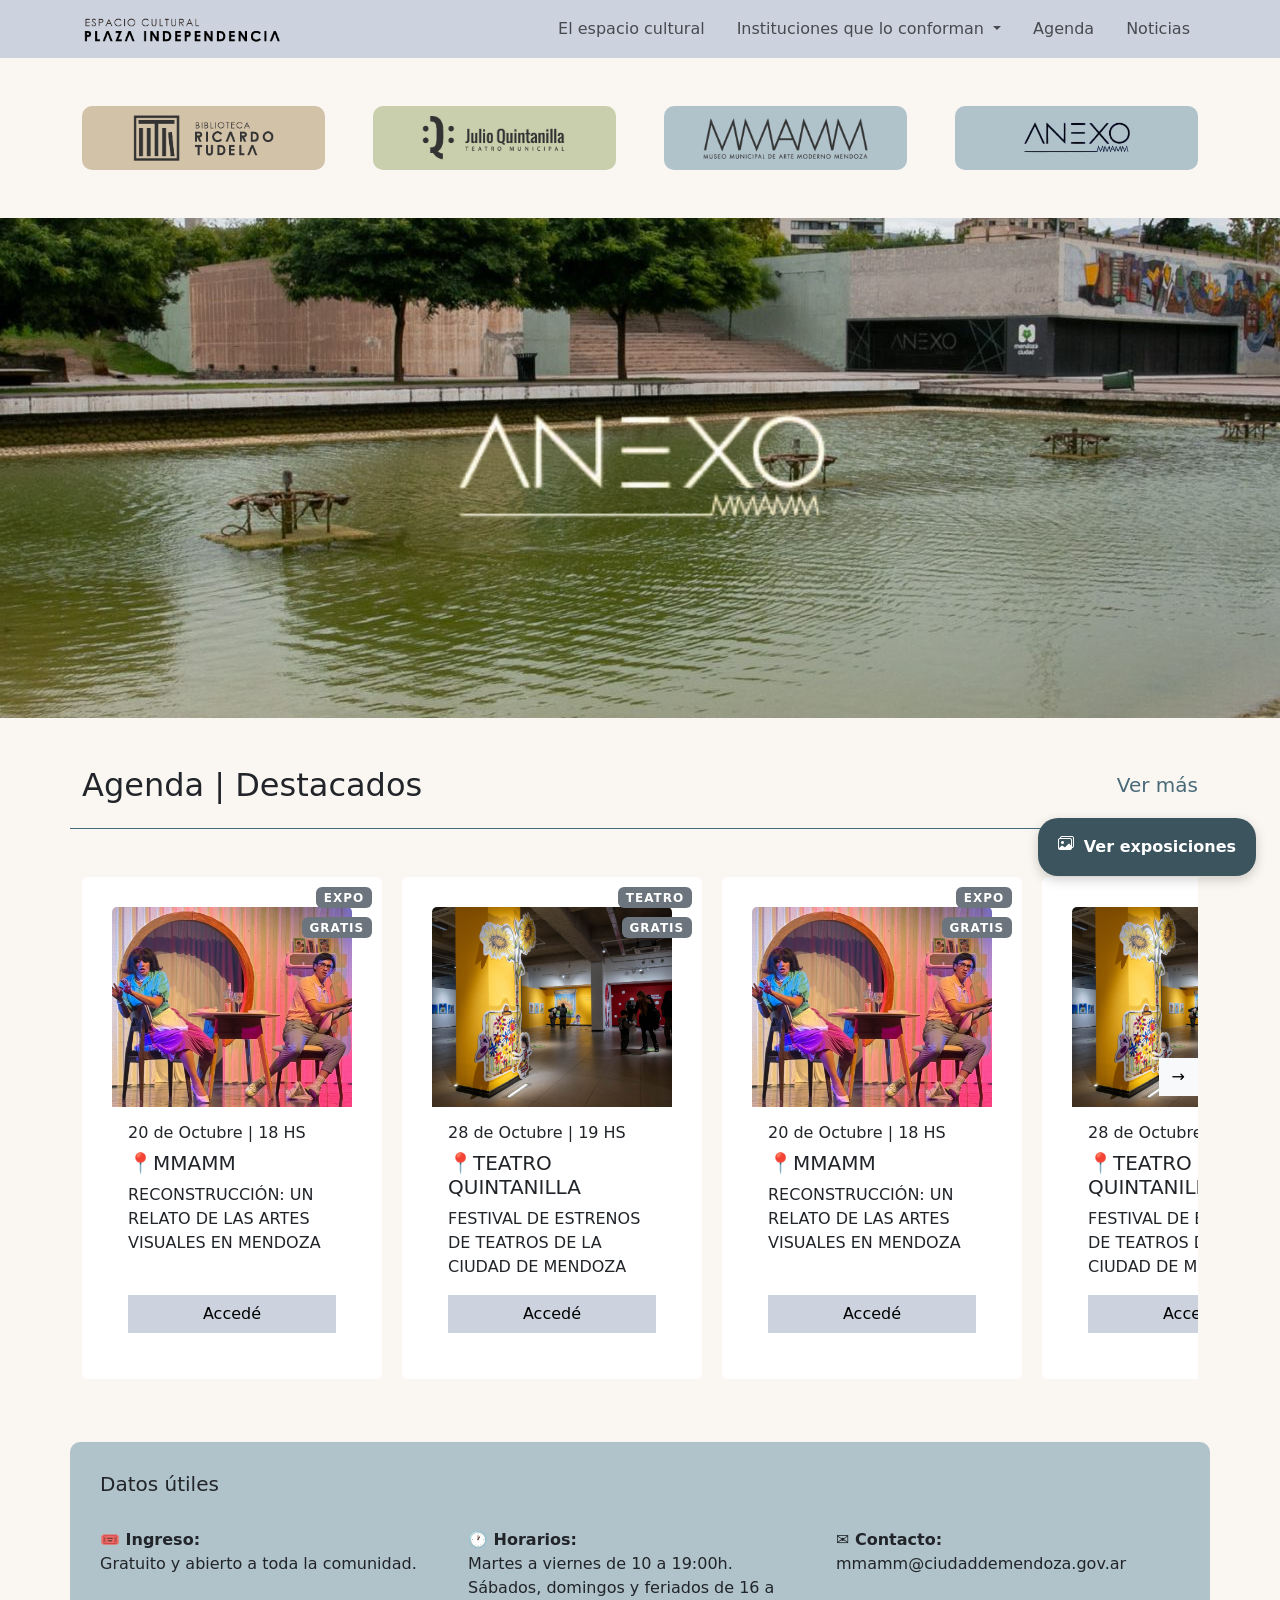
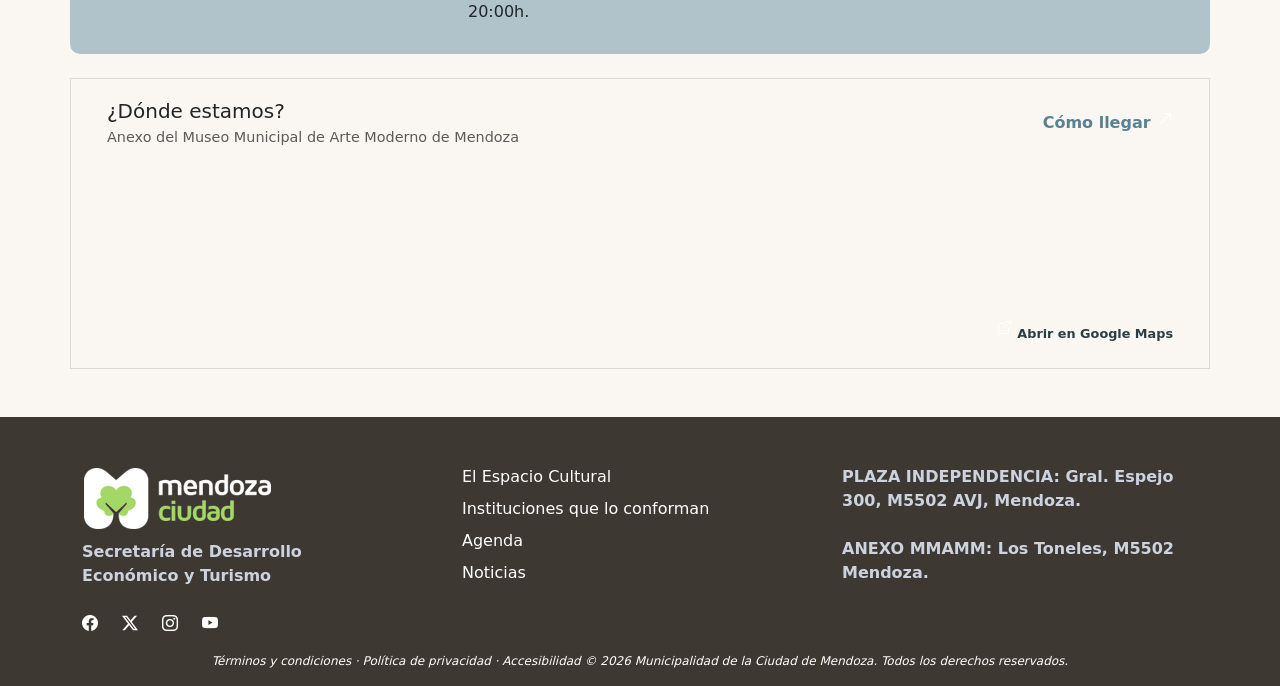
==== commit 3d0f08af: "Add files via upload" ====
--- a/anexo.html
+++ b/anexo.html
@@ -74,13 +74,13 @@
                     </li>
 
                     <li class="nav-item">
-                        <a class="nav-link" href="#agenda">
+                        <a class="nav-link" href="https://turismo.ciudaddemendoza.gob.ar/?_gl=1*h2716c*_ga*MjQzODY1NTY4LjE3MjU0NTI0ODU.*_ga_RZ464H4Y4F*czE3OTMxMTYwOTIkbzUxNCRnMCR0MTc5MzExNjA5MiRqNjAkbDAkaDA.">
                             Agenda
                         </a>
                     </li>
 
                     <li class="nav-item">
-                        <a class="nav-link" href="#noticias">
+                        <a class="nav-link" href="https://prensa.ciudaddemendoza.gob.ar/?_gl=1%2A1oh9lz9%2A_ga%2AMjQzODY1NTY4LjE3MjU0NTI0ODU.%2A_ga_RZ464H4Y4F%2AczE3OTMxMTYwOTIkbzUxNCRnMCR0MTc5MzExNjA5MiRqNjAkbDAkaDA.">
                             Noticias
                         </a>
                     </li>
@@ -94,16 +94,16 @@
     </nav>
     <!-- BOTONES-->
     <section class="botones container d-flex flex-wrap justify-content-center gap-5 mt-5">
-        <a href="./biblio.html" class="btn boton-institucion" id="biblio">
+        <a href="./biblio.html" class="btn boton-institucion activo" id="biblio">
             <img src="./Images/biblio.png">
         </a>
-        <a href="./teatro.html" class="btn boton-institucion" id="teatro">
+        <a href="./teatro.html" class="btn boton-institucion activo" id="teatro">
             <img src="./Images/teatro.png">
         </a>
-        <a href="./mmamm.html" class="btn boton-institucion" id="museo">
+        <a href="./mmamm.html" class="btn boton-institucion activo" id="museo">
             <img src="./Images/museo.png">
         </a>
-        <a href="./anexo.html" class="btn boton-institucion" id="anexo">
+        <a href="./anexo.html" class="btn boton-institucion activo" id="anexo">
             <img src="./Images/anexo.png">
         </a>
     </section>
@@ -112,7 +112,7 @@
     <section class="hero-biblio mt-5 position-relative
     ">
         <img src="./Images/anexo-blanco.png" id="logoAnexo" class="position-absolute top-50 start-50 translate-middle">
-        <img src="./Images/anexo-hero1.jpg" id="fotoAnexo">
+        <img src="./Images/anexo-fachada.jpg" id="fotoAnexo">
     </section>
 
     <!-- AGENDA-->
@@ -223,9 +223,9 @@
         </div>
     </section>
 
-    <!-- NOTICIAS-->
+    <!-- NOTICIAS
     <section class="container mt-5">
-        <!-- TITULO-->
+        
         <div class="row align-items-center encabezado-seccion pb-3">
 
             <div class="col">
@@ -238,7 +238,7 @@
 
         </div>
 
-        <!-- CARDS-->
+        
         <div class="cards-wrapper mt-5">
             <button class="btn btn-light" id="botonScrollLeftNews">←</button>
             <div class="cards-container news-container">
@@ -308,7 +308,7 @@
         </div>
 
 
-    </section>
+    </section>-->
 
     <!-- DATOS UTILES-->
     <section class="container mt-5 info-museo">
--- a/style.css
+++ b/style.css
@@ -101,9 +101,31 @@
 
 .botones a {
     background-color: var(--color-boton-espacios-base);
-    border-radius: 0;
+    border-radius: 10px;
     flex: 1;
 }
+
+/* Institución seleccionada: mantiene su color */
+#biblio.activo {
+    background-color: var(--color-fondos-biblio);
+   
+}
+
+#teatro.activo {
+    background-color: var(--color-fondos-teatro);
+    
+}
+
+#museo.activo {
+    background-color: var(--color-fondo-celeste);
+  
+}
+
+#anexo.activo {
+    background-color: var(--color-fondo-celeste);
+    
+}
+
 
 
 #biblio:hover {
@@ -133,6 +155,8 @@
     box-shadow: 0 0 8px var(--color-boton-anexo);
 
 }
+
+
 
 /*--------SLIDES---------*/
 
@@ -566,12 +590,19 @@
 
 #fotoBiblio,
 #fotoTeatro,
-#fotoMmamm, 
+#fotoMmamm 
+ {
+    width: 100%;
+    height: 500px;
+    object-fit: cover;
+}
+
 #fotoAnexo {
     width: 100%;
     height: 500px;
-    object-fit: cover;
-}
+    object-fit: none;
+}
+
 
 
 
@@ -762,6 +793,7 @@
 .info-biblio {
     padding: 30px 30px;
     background-color: var(--color-fondos-biblio);
+    border-radius: 10px;
 
 }
 
@@ -978,6 +1010,7 @@
 .info-teatro {
     background-color: var(--color-fondos-teatro);
     padding: 30px 30px;
+    border-radius: 10px;
 
 }
 
@@ -1040,6 +1073,7 @@
     overflow: hidden;
     background-color: var(--color-fondo-celeste-bright);
     transition: all 0.3s ease-in-out;
+    border-radius: 10px;
 }
 
 
@@ -1077,6 +1111,7 @@
     justify-content: center;
     padding: 2.5rem 3rem;
     color: var(--color-texto-nav);
+    
 }
 
 .expos-etiqueta {
@@ -1188,7 +1223,7 @@
 .card-teatro {
     background-color: var(--color-cards-teatro-detalle);
     padding: 1.5rem;
-
+    border-radius: 10px;
     height: 100%;
     transition: transform 0.25s ease;
 }
@@ -1498,7 +1533,7 @@
 .info-museo {
     padding: 30px 30px;
     background-color: var(--color-fondo-celeste);
-
+    border-radius: 10px;
 
 }
 
@@ -1511,6 +1546,7 @@
     background-color: var(--color-fondo-cardNoticia);
     transition: transform 0.2s ease-in-out;
     padding: 20px;
+    border-radius: 10px;
 }
 
 .descrip-lab:hover {
@@ -1549,7 +1585,7 @@
 
 .card-visita-mmamm {
 
-    border-radius: 0;
+    border-radius: 10px;
     overflow: hidden;
     transition: transform 0.2s ease;
 }
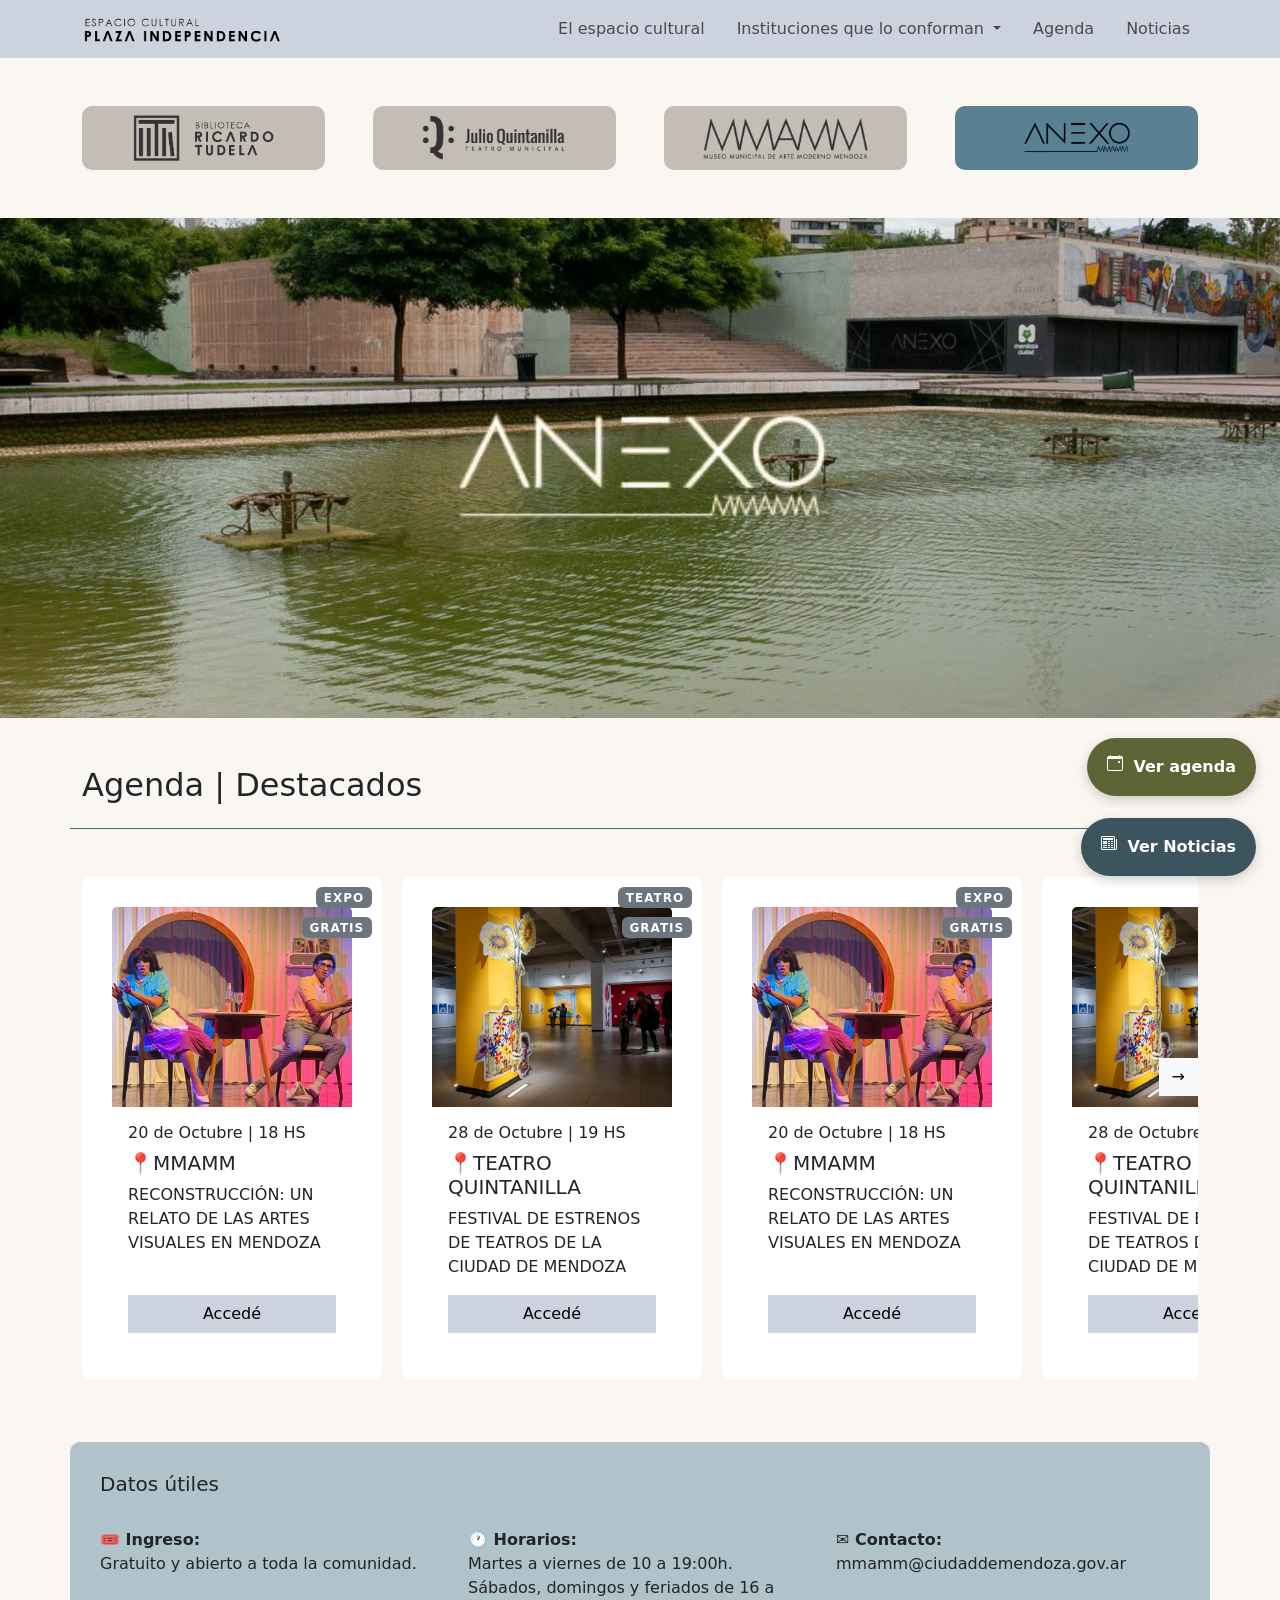
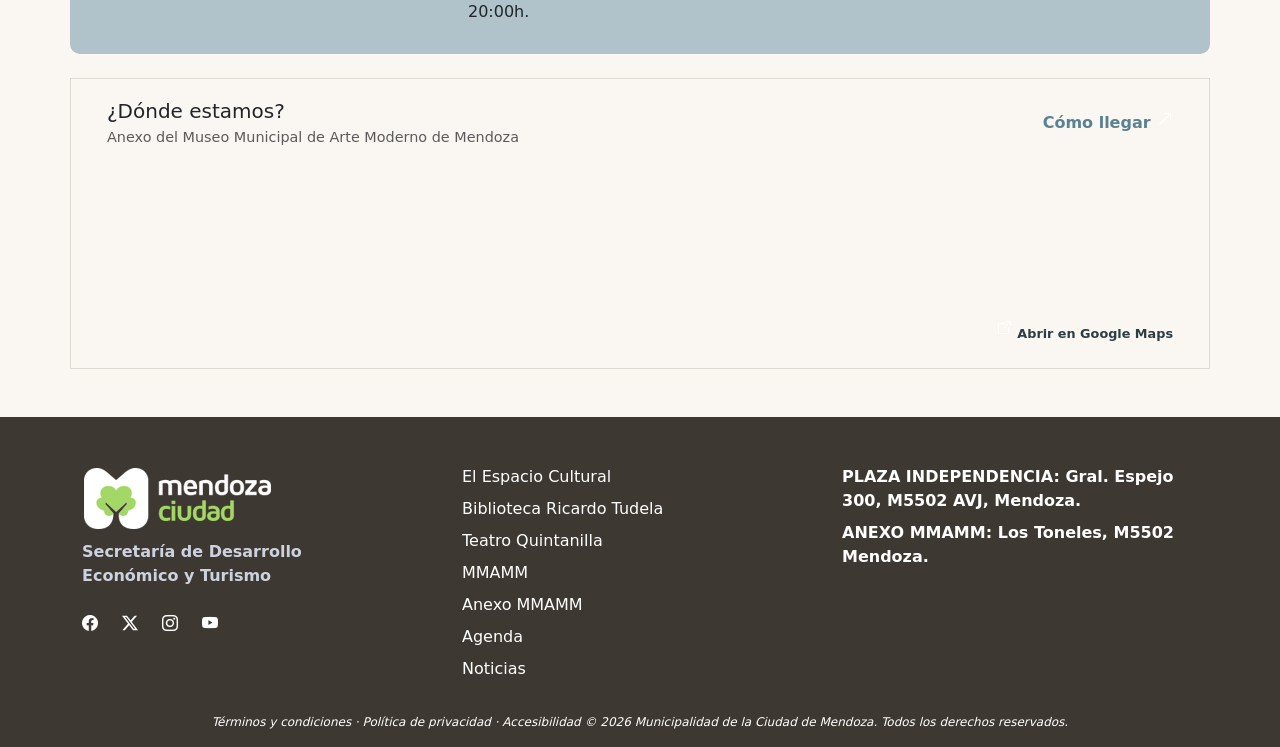
==== commit ed68e5b1: "Add files via upload" ====
--- a/anexo.html
+++ b/anexo.html
@@ -94,13 +94,13 @@
     </nav>
     <!-- BOTONES-->
     <section class="botones container d-flex flex-wrap justify-content-center gap-5 mt-5">
-        <a href="./biblio.html" class="btn boton-institucion activo" id="biblio">
+        <a href="./biblio.html" class="btn boton-institucion" id="biblio">
             <img src="./Images/biblio.png">
         </a>
-        <a href="./teatro.html" class="btn boton-institucion activo" id="teatro">
+        <a href="./teatro.html" class="btn boton-institucion" id="teatro">
             <img src="./Images/teatro.png">
         </a>
-        <a href="./mmamm.html" class="btn boton-institucion activo" id="museo">
+        <a href="./mmamm.html" class="btn boton-institucion" id="museo">
             <img src="./Images/museo.png">
         </a>
         <a href="./anexo.html" class="btn boton-institucion activo" id="anexo">
@@ -382,18 +382,22 @@
                 </div>
                 <div class="col-12 col-md-4 seg-columna">
                     <ul class="d-flex flex-column gap-2 ps-0 lista-footer">
-                        <li><a href="#">El Espacio Cultural</a></li>
-                        <li><a href="#">Instituciones que lo conforman</a></li>
-                        <li><a href="#">Agenda</a></li>
-                        <li><a href="#">Noticias</a></li>
+                        <li><a href="./index.html">El Espacio Cultural</a></li>
+                        <li><a href="#">Biblioteca Ricardo Tudela</a></li>
+                        <li><a href="#">Teatro Quintanilla</a></li>
+                        <li><a href="#">MMAMM</a></li>
+                        <li><a href="#">Anexo MMAMM</a></li>
+                        <li><a href="https://turismo.ciudaddemendoza.gob.ar/?_gl=1*29hf6q*_ga*MTQ0ODc3NzI2OS4xNzkzMTk0ODcz*_ga_RZ464H4Y4F*czE3OTMxOTQ4NzMkbzEkZzAkdDE3OTMxOTQ4NzMkajYwJGwwJGgw">Agenda</a></li>
+                        <li><a href="https://prensa.ciudaddemendoza.gob.ar/category/cultura/">Noticias</a></li>
                     </ul>
                 </div>
                 <div class="col-12 col-md-4 ultima-columna d-flex flex-column gap-2">
-                    <p class="con-cursor"> PLAZA INDEPENDENCIA:
-                        Gral. Espejo 300, M5502 AVJ, Mendoza.</p>
-
-                    <p class="con-cursor"> ANEXO MMAMM:
-                        Los Toneles, M5502 Mendoza.</p>
+                    <a href="https://maps.app.goo.gl/zgojBtVhEWFS6HjY7" class="ubicacion con-cursor">PLAZA
+                        INDEPENDENCIA:
+                        Gral. Espejo 300, M5502 AVJ, Mendoza.</a>
+
+                    <a href="https://maps.app.goo.gl/9WfLoG5feZ7c93DFA" class="ubicacion con-cursor"> ANEXO MMAMM:
+                        Los Toneles, M5502 Mendoza.</a>
 
                 </div>
             </div>
@@ -410,12 +414,20 @@
     <script src="https://cdn.jsdelivr.net/npm/bootstrap@5.3.8/dist/js/bootstrap.bundle.min.js"></script>
     <script src="./script.js"></script>
 
-    <!-- BOTÓN FLOTANTE -->
-    <a href="#agenda-anexo" class="boton-flotante-expos" aria-label="Ver exposiciones">
-        <i class="bi bi-images"></i>
-        <span>Ver exposiciones</span>
+    <!-- BOTÓN FLOTANTE AGENDA -->
+    <a href="https://turismo.ciudaddemendoza.gob.ar/?_gl=1*29hf6q*_ga*MTQ0ODc3NzI2OS4xNzkzMTk0ODcz*_ga_RZ464H4Y4F*czE3OTMxOTQ4NzMkbzEkZzAkdDE3OTMxOTQ4NzMkajYwJGwwJGgw"
+        class="boton-flotante-teatro-agenda" aria-label="Ver agenda cultural">
+        <i class="bi bi-calendar-event"></i>
+        <span>Ver agenda</span>
     </a>
 
+    <!-- BOTÓN FLOTANTE NOTICIAS -->
+    <a href="https://prensa.ciudaddemendoza.gob.ar/category/cultura/"
+        class="boton-flotante-noticias" aria-label="Ver agenda cultural">
+       <i class="bi bi-newspaper"></i>
+        <span>Ver Noticias</span>
+    </a>
+
 
 </body>
 
--- a/style.css
+++ b/style.css
@@ -107,22 +107,22 @@
 
 /* Institución seleccionada: mantiene su color */
 #biblio.activo {
-    background-color: var(--color-fondos-biblio);
+    background-color: var(--color-boton-biblio);
    
 }
 
 #teatro.activo {
-    background-color: var(--color-fondos-teatro);
+    background-color: var(--color-boton-teatro);
     
 }
 
 #museo.activo {
-    background-color: var(--color-fondo-celeste);
+    background-color: var(--color-boton-anexo);
   
 }
 
 #anexo.activo {
-    background-color: var(--color-fondo-celeste);
+    background-color: var(--color-boton-anexo);
     
 }
 
@@ -134,9 +134,6 @@
 
 }
 
-#biblio:active {
-    background-color: var(--color-boton-biblio);
-}
 
 #teatro:hover {
     background-color: var(--color-boton-teatro);
@@ -144,17 +141,13 @@
 
 }
 
-#museo:hover {
+#museo:hover, #anexo:hover {
     background-color: var(--color-boton-mam);
     box-shadow: 0 0 8px var(--color-boton-mam);
 
 }
 
-#anexo:hover {
-    background-color: var(--color-boton-anexo);
-    box-shadow: 0 0 8px var(--color-boton-anexo);
-
-}
+
 
 
 
@@ -232,6 +225,7 @@
 .espacios {
     transition: all 0.2s ease, color 0.25s ease;
     border-radius: 4px;
+    font-weight: 500;
 }
 
 @media (hover: hover) {
@@ -506,12 +500,19 @@
 
 /*------------FOOTER--------------*/
 
-
-
-
-
 .footer {
     background-color: var(--color-footer);
+}
+
+.ubicacion {
+    text-decoration: none;
+    color: var(--color-fondo-cardNoticia);
+    
+}
+
+.ubicacion:hover {
+    color: var(--color-boton-anexo);
+    cursor: pointer;
 }
 
 .footer p,
@@ -551,7 +552,7 @@
 
 .primer-columna {
     font-weight: 600;
-    justify-content: center;
+    
 }
 
 .seg-columna {
@@ -1053,6 +1054,105 @@
 
 
 
+/* ---------SECCIÓN DESTACADA EXPOS TEATRO----------- */
+
+
+
+
+.expos-destacado-teatro {
+    margin: 0;
+    display: grid;
+    grid-template-columns: 40% 60%;
+    min-height: 280px;
+    overflow: hidden;
+    background-color: var(--color-cards-teatro-detalle);
+    transition: all 0.3s ease-in-out;
+    border-radius: 10px;
+}
+
+
+.expos-destacado-teatro:hover {
+background-color: var(--color-fondos-teatro);
+
+
+}
+
+
+.btn-expos-teatro {
+    
+    display: inline-flex;
+    align-items: center;
+    gap: 0.65rem;
+    color: var(--color-fondo-cardNoticia);
+    font-weight: 600;
+    text-decoration: none;
+    padding: 0.55rem 0.85rem;
+   
+    background-color: var(--color-hover-teatro);
+    transition: all 0.3s ease-in-out;
+    gap: 1rem;
+}
+
+
+.btn-expos-teatro i {
+    color: var(--color-boton-mam);
+}
+
+
+
+.btn-expos-teatro i {
+    font-size: 1.1rem;
+}
+
+.btn-expos-teatro:hover {
+    
+    transform: translateY(-3px);
+    
+}
+
+.btn-expos-teatro:hover i {
+    color: var(--color-fondo-cardNoticia);
+}
+
+@media (max-width: 767.98px) {
+    .expos-destacado {
+        grid-template-columns: 1fr;
+    }
+
+    .expos-imagen {
+        min-height: 190px;
+        max-height: 230px;
+    }
+
+    .expos-imagen img {
+        height: 220px;
+        min-height: 220px;
+    }
+
+    .expos-contenido {
+        padding: 1.5rem;
+    }
+
+    .expos-contenido h2 {
+        font-size: 2.8rem;
+    }
+
+    .expos-contenido p {
+        font-size: 1rem;
+        margin-bottom: 1.25rem;
+    }
+
+}
+
+@media (prefers-reduced-motion: reduce) {
+
+    .expos-imagen img,
+    .btn-expos {
+        transition: none;
+    }
+}
+
+
 
 /* ---------SECCIÓN DESTACADA EXPOS----------- */
 
@@ -1143,7 +1243,7 @@
     font-weight: 600;
     text-decoration: none;
     padding: 0.55rem 0.85rem;
-   
+     gap: 1rem;
     background-color: var(--color-boton-anexo);
     transition: all 0.3s ease-in-out;
 }
@@ -1152,9 +1252,7 @@
     color: var(--color-boton-mam);
 }
 
-.btn-expos {
-    gap: 1rem;
-}
+
 
 .btn-expos i {
     font-size: 1.1rem;
@@ -1594,11 +1692,9 @@
     transform: translateY(-3px);
 }
 
-.card-educativas {
-    background-color: var(--color-fondo-celeste);
-}
-
-.card-publico {
+
+
+.card-publico, .card-educativas {
     background-color: var(--color-fondo-celeste-bright);
 }
 
@@ -1903,6 +1999,52 @@
     }
 }
 
+/* ===== BOTON FAB NOTICIAS===== */
+
+.boton-flotante-noticias {
+    position: fixed;
+    right: 24px;
+    bottom: 24px;
+    z-index: 1000;
+
+    display: flex;
+    align-items: center;
+    gap: 10px;
+
+    padding: 14px 20px;
+    border-radius: 50px;
+
+    background-color: var(--color-boton-mam);
+    color: white;
+    text-decoration: none;
+    font-weight: 600;
+
+    box-shadow: 0 4px 12px rgba(0, 0, 0, 0.18);
+    transition: transform 0.2s ease, box-shadow 0.2s ease;
+}
+
+.boton-flotante-noticias:hover {
+    transform: translateY(-3px);
+    box-shadow: 0 6px 16px rgba(0, 0, 0, 0.22);
+}
+
+@media (max-width: 576px) {
+    .boton-flotante-noticias {
+        right: 16px;
+        bottom: 16px;
+        padding: 14px;
+    }
+
+    .boton-flotante-noticias span {
+        display: none;
+    }
+}
+
+@media (prefers-reduced-motion: reduce) {
+    .boton-flotante-noticias {
+        transition: none;
+    }
+}
 
 
 /* ===== BOTON FAB MMAMM===== */
@@ -1918,7 +2060,7 @@
     gap: 10px;
 
     padding: 14px 20px;
-    border-radius: 20px;
+    border-radius: 50px;
 
     background-color: var(--color-boton-mam);
     color: white;
@@ -1955,10 +2097,10 @@
 
 /* ===== BOTON FAB TEATRO===== */
 
-.boton-flotante-teatro {
+.boton-flotante-teatro-agenda {
     position: fixed;
     right: 24px;
-    bottom: 24px;
+    bottom: 104px;
     z-index: 1000;
 
     display: flex;
@@ -1977,25 +2119,25 @@
     transition: transform 0.2s ease, box-shadow 0.2s ease;
 }
 
-.boton-flotante-teatro:hover {
+.boton-flotante-teatro-agenda:hover {
     transform: translateY(-3px);
     box-shadow: 0 6px 16px rgba(0, 0, 0, 0.22);
 }
 
 @media (max-width: 576px) {
-    .boton-flotante-teatro {
+    .boton-flotante-teatro-agenda {
         right: 16px;
         bottom: 16px;
         padding: 14px;
     }
 
-    .boton-flotante-teatro span {
+    .boton-flotante-teatro-agenda span {
         display: none;
     }
 }
 
 @media (prefers-reduced-motion: reduce) {
-    .boton-flotante-teatro {
+    .boton-flotante-teatro-agenda {
         transition: none;
     }
 }
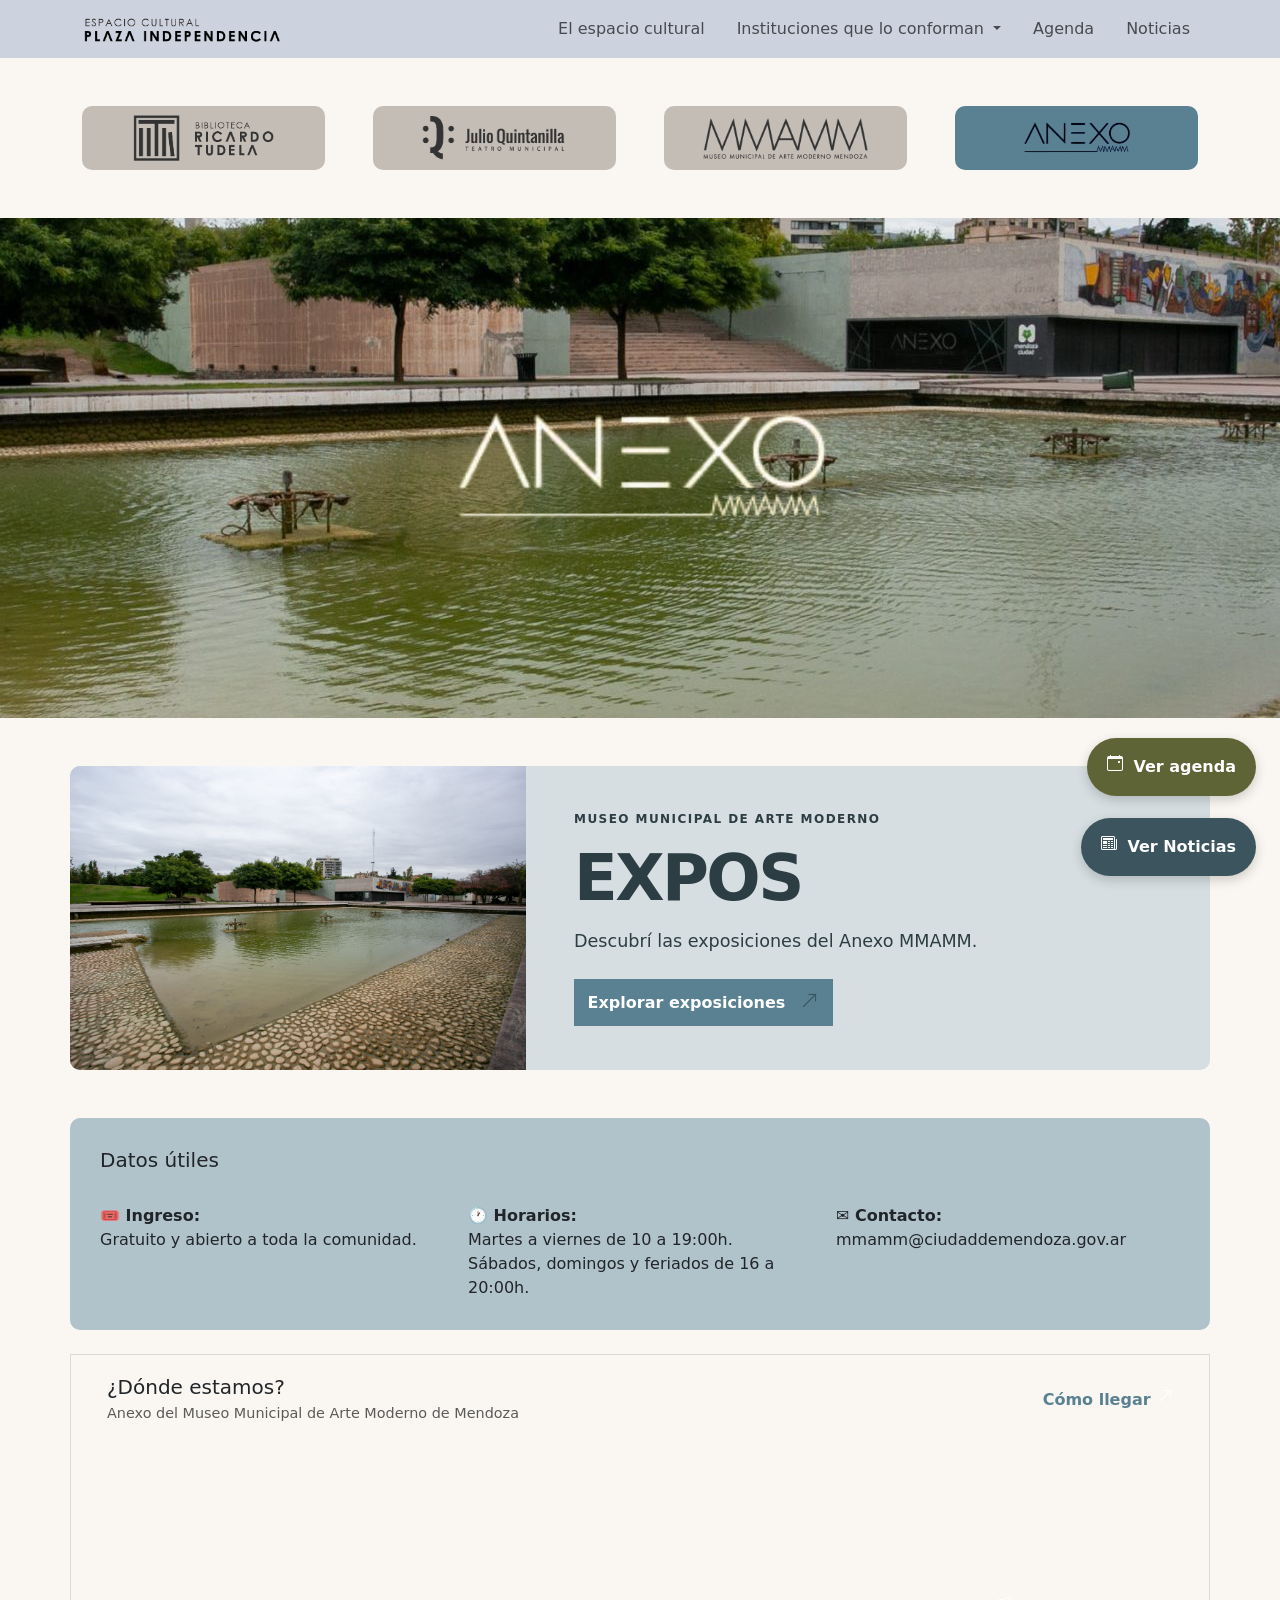
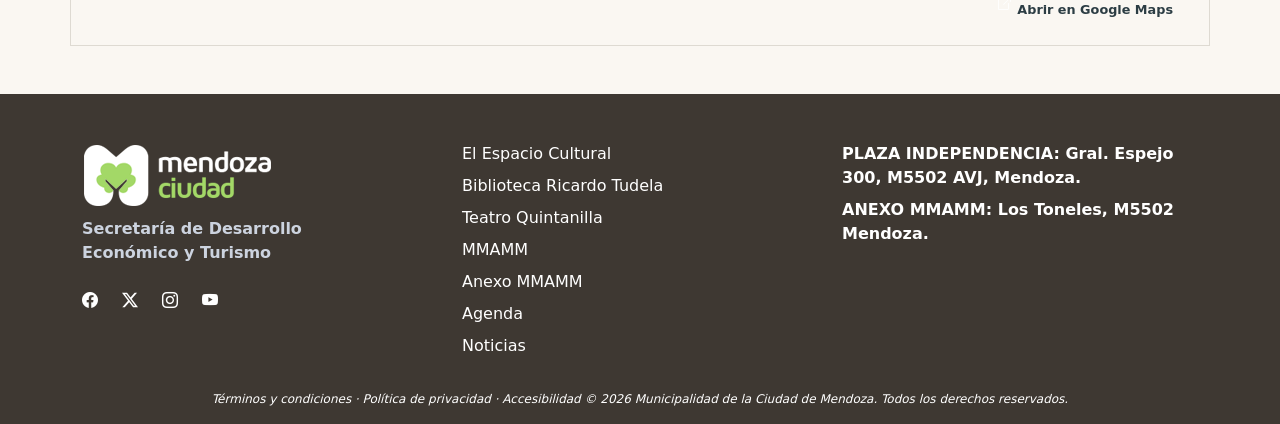
==== commit 19acd6dd: "Add files via upload" ====
--- a/anexo.html
+++ b/anexo.html
@@ -115,9 +115,34 @@
         <img src="./Images/anexo-fachada.jpg" id="fotoAnexo">
     </section>
 
-    <!-- AGENDA-->
+      <!---CALL TO ACTION EXPOS-->
+    <section class="container seccion-expos mt-5 mb-5">
+        <div class="expos-destacado">
+
+            <div class="expos-imagen">
+                <img src="./Images/anexo-fachada.jpg" alt="Obra de arte en exposición en el Anexo MMAMM">
+            </div>
+
+            <div class="expos-contenido con-cursor">
+                <span class="expos-etiqueta ">MUSEO MUNICIPAL DE ARTE MODERNO</span>
+
+                <h2>EXPOS</h2>
+
+                <p>Descubrí las exposiciones del Anexo MMAMM.</p>
+
+                <a href="#exposiciones" class="btn-expos">
+                    Explorar exposiciones
+                    <i class="bi bi-arrow-up-right"></i>
+                </a>
+            </div>
+
+        </div>
+
+    </section>
+
+    <!-- AGENDA
     <section class="container mt-5" id="agenda-anexo">
-        <!-- TITULO-->
+       
         <div class="row align-items-center encabezado-seccion pb-3">
 
             <div class="col">
@@ -130,7 +155,7 @@
 
         </div>
 
-        <!-- CARDS-->
+        
         <div class="cards-wrapper mt-5">
             <button class="btn btn-light" id="botonScrollLeft">←</button>
             <div class="cards-container">
@@ -221,7 +246,7 @@
             </div>
             <button class="btn btn-light" id="botonScrollRight">→</button>
         </div>
-    </section>
+    </section>-->
 
     <!-- NOTICIAS
     <section class="container mt-5">
--- a/style.css
+++ b/style.css
@@ -1054,10 +1054,8 @@
 
 
 
+
 /* ---------SECCIÓN DESTACADA EXPOS TEATRO----------- */
-
-
-
 
 .expos-destacado-teatro {
     margin: 0;
@@ -1114,47 +1112,13 @@
     color: var(--color-fondo-cardNoticia);
 }
 
-@media (max-width: 767.98px) {
-    .expos-destacado {
-        grid-template-columns: 1fr;
-    }
-
-    .expos-imagen {
-        min-height: 190px;
-        max-height: 230px;
-    }
-
-    .expos-imagen img {
-        height: 220px;
-        min-height: 220px;
-    }
-
-    .expos-contenido {
-        padding: 1.5rem;
-    }
-
-    .expos-contenido h2 {
-        font-size: 2.8rem;
-    }
-
-    .expos-contenido p {
-        font-size: 1rem;
-        margin-bottom: 1.25rem;
-    }
-
-}
-
-@media (prefers-reduced-motion: reduce) {
-
-    .expos-imagen img,
-    .btn-expos {
-        transition: none;
-    }
-}
-
-
-
-/* ---------SECCIÓN DESTACADA EXPOS----------- */
+.expos-destacado-teatro:hover .expos-imagen img {
+    transform: scale(1.04);
+}
+
+
+
+/* ---------SECCIÓN DESTACADA EXPOS TEATRO----------- */
 
 .seccion-expos {
     width: 100%;
